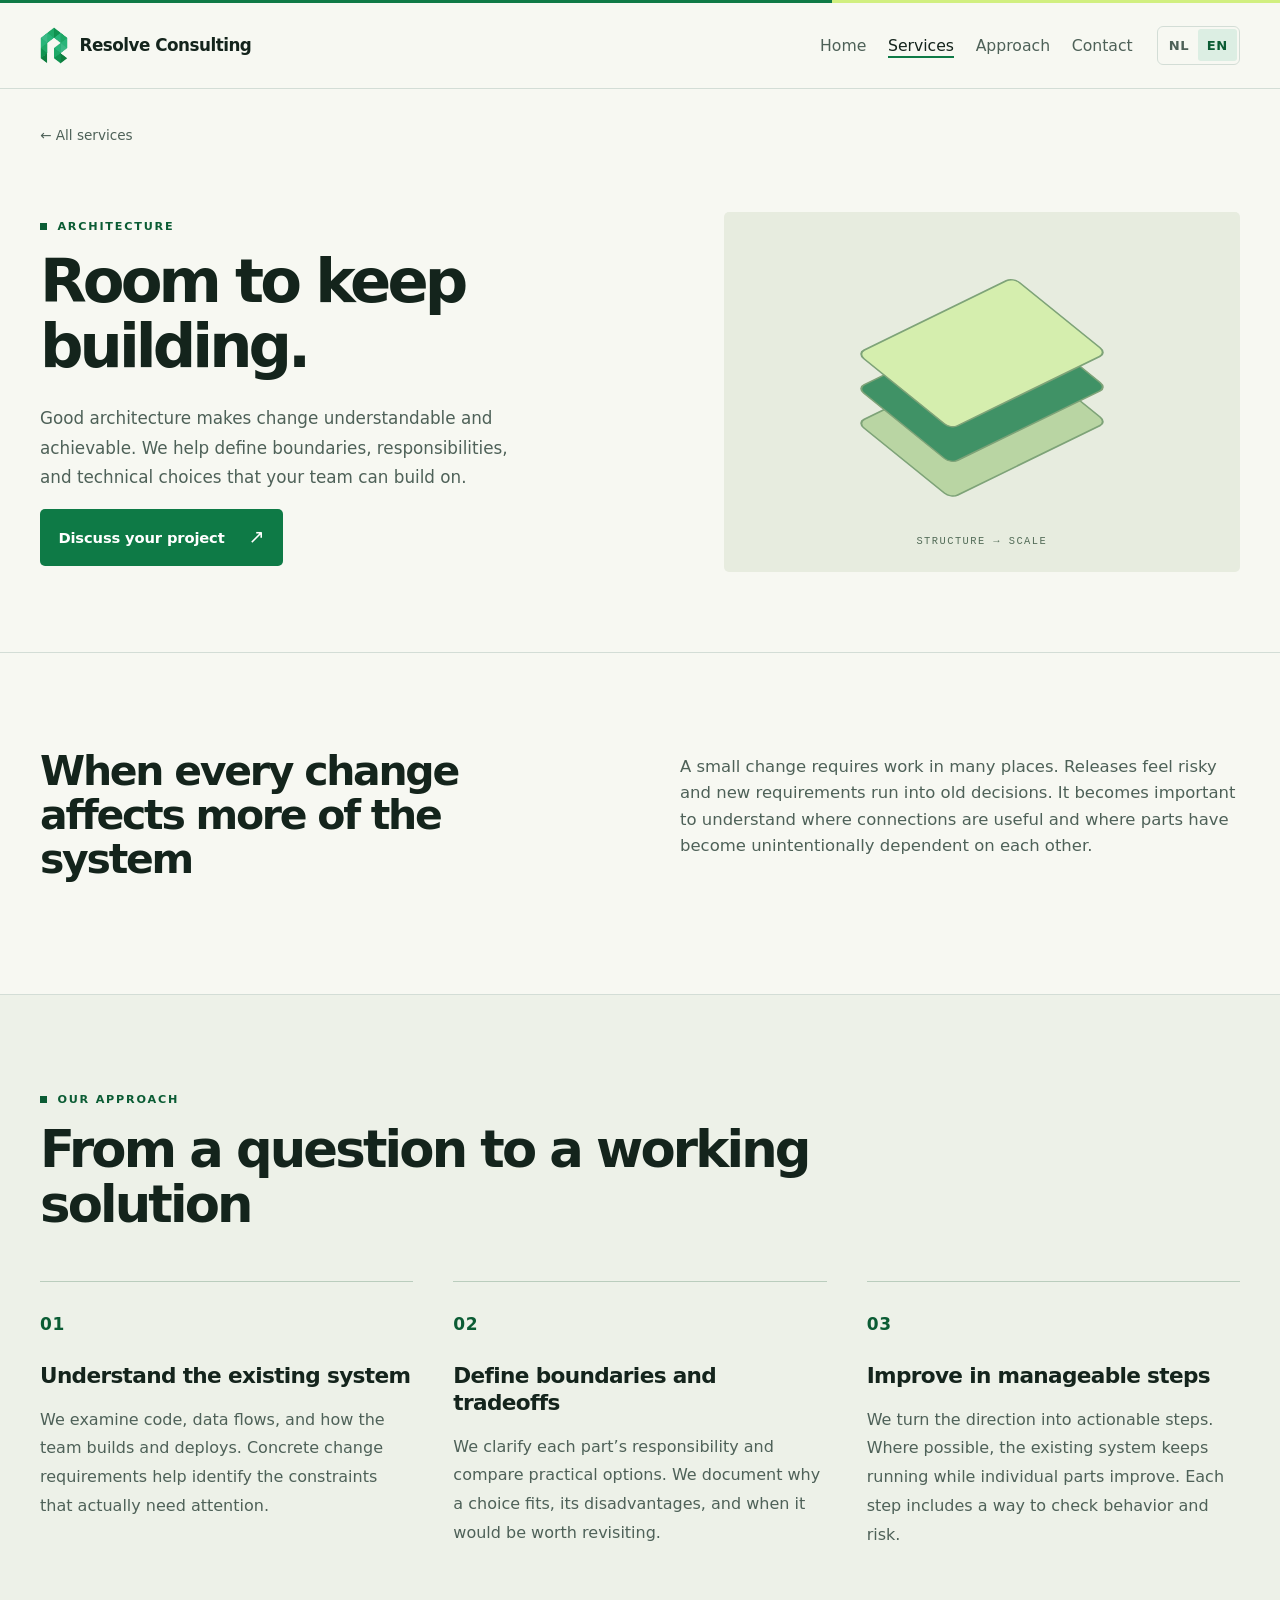
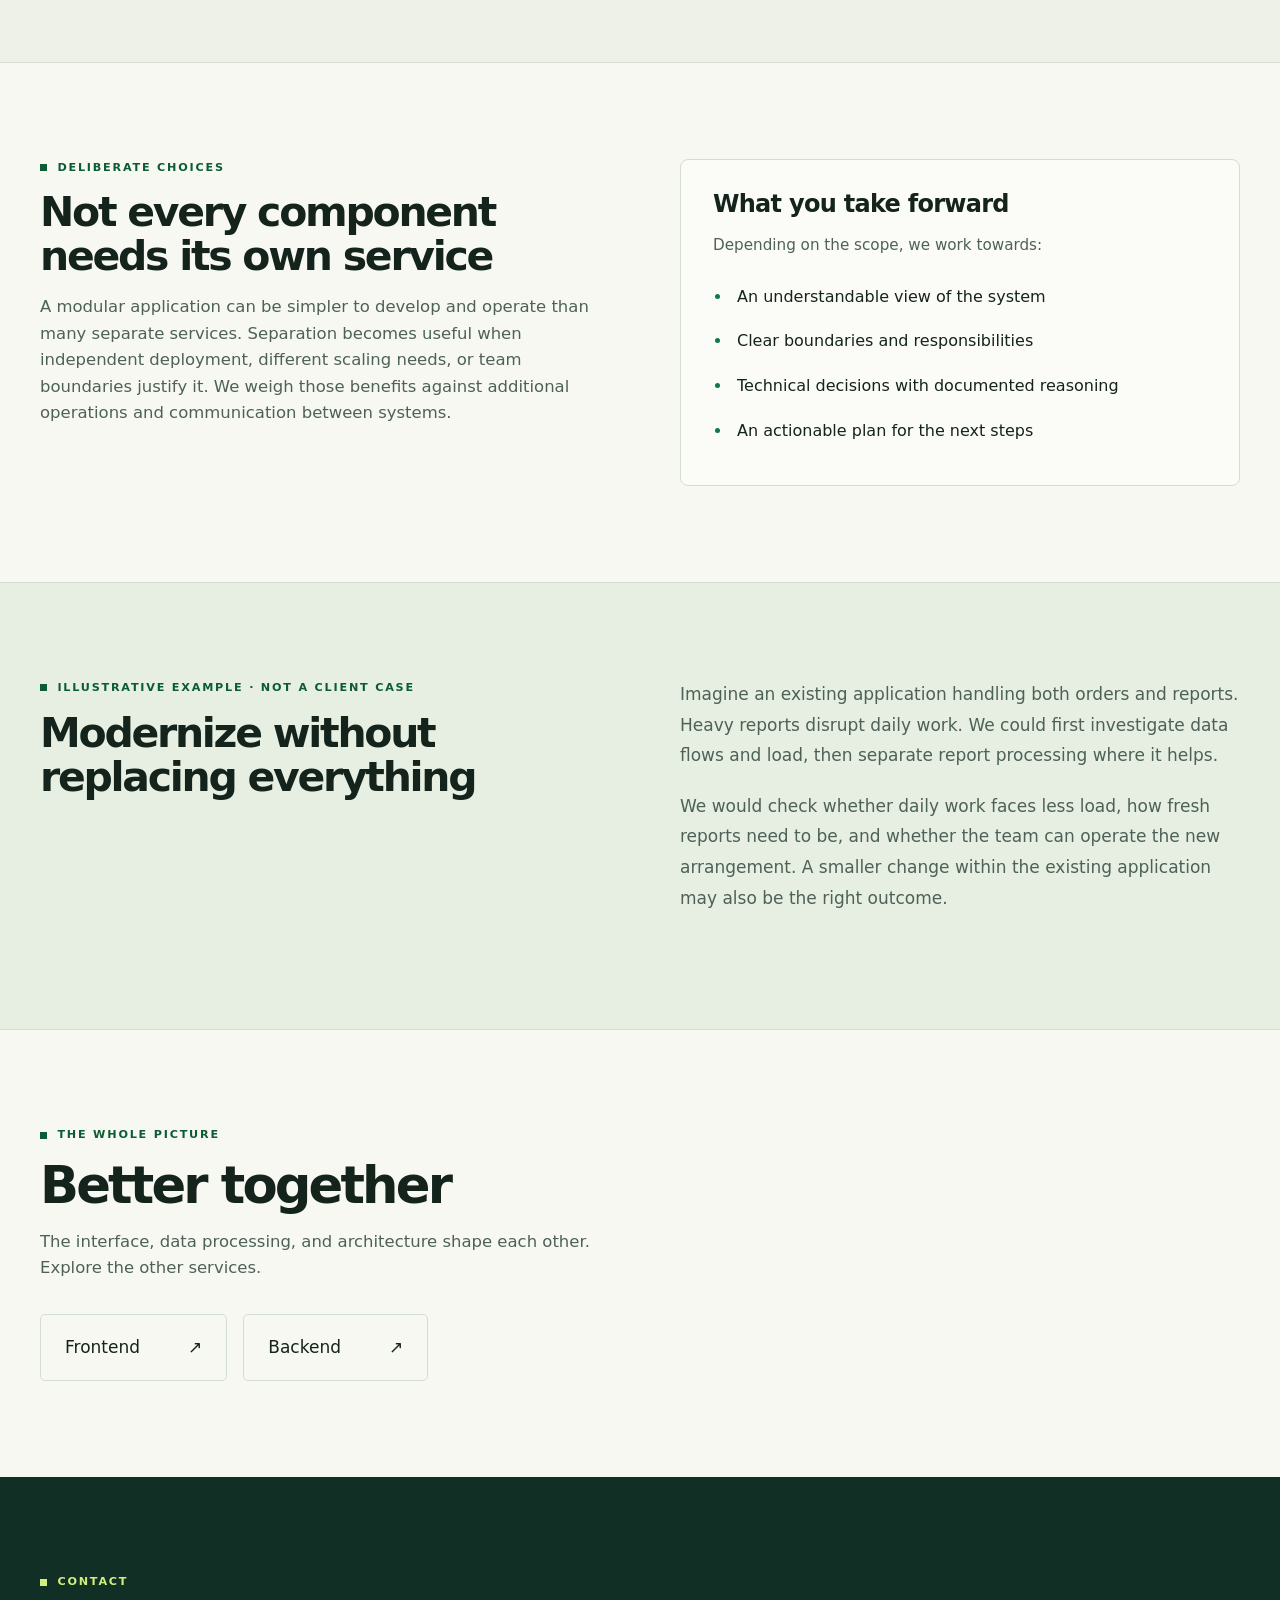
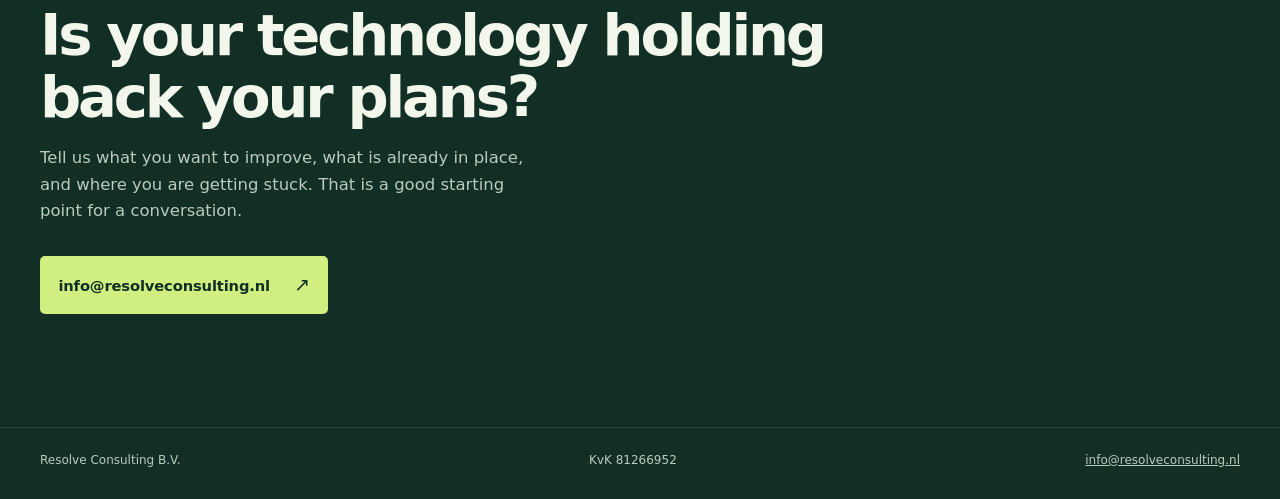
==== architectuur.html @ 016d6d6b "Refresh site design and add bilingual service pages" ====
<!DOCTYPE html>
<html lang="nl" data-page="service" data-desc-nl="Goede architectuur maakt veranderingen begrijpelijk en uitvoerbaar. We helpen grenzen, verantwoordelijkheden en technische keuzes zo neer te zetten dat je team ermee verder kan." data-desc-en="Good architecture makes change understandable and achievable. We help define boundaries, responsibilities, and technical choices that your team can build on." data-title-nl="Architectuur | Resolve Consulting" data-title-en="Architecture | Resolve Consulting">
  <head>
    <meta charset="utf-8" />
    <meta name="viewport" content="width=device-width, initial-scale=1" />
    <title>Architectuur | Resolve Consulting</title>
    <meta
      name="description"
      content="Goede architectuur maakt veranderingen begrijpelijk en uitvoerbaar. We helpen grenzen, verantwoordelijkheden en technische keuzes zo neer te zetten dat je team ermee verder kan."
    />
    <meta name="theme-color" content="#f7f8f2" />
    <link rel="canonical" href="https://resolveconsulting.nl/architectuur.html" />
    <link rel="icon" href="assets/favicon.ico" sizes="any" />
    <link rel="icon" type="image/png" sizes="32x32" href="assets/favicon-32x32.png" />
    <link rel="icon" type="image/png" sizes="16x16" href="assets/favicon-16x16.png" />
    <link rel="stylesheet" href="styles.css" />
    <style>
      html[lang="en"] .t-nl { display: none !important; }
      html:not([lang="en"]) .t-en { display: none !important; }
    </style>
    <script src="language.js?v=1"></script>
  </head>
  <body>
    <a class="skip" href="#top">
      <span class="t-nl">Naar de inhoud</span>
      <span class="t-en">Skip to content</span>
    </a>
    <div class="topbar" aria-hidden="true"></div>
    <header class="site-header">
      <div class="wrap bar">
        <a class="brand" href="index.html">
          <img src="assets/mark.png" width="216" height="287" alt="" />
          Resolve Consulting
        </a>
        <nav aria-label="Resolve Consulting">
          <a href="index.html">Home</a>
          <a href="index.html#diensten" aria-current="true">
            <span class="t-nl">Diensten</span>
            <span class="t-en">Services</span>
          </a>
          <a href="index.html#aanpak">
            <span class="t-nl">Aanpak</span>
            <span class="t-en">Approach</span>
          </a>
          <a href="#contact">Contact</a>
        </nav>
        <div class="lang" role="group">
          <span class="sr-only t-nl">Taal</span>
          <span class="sr-only t-en">Language</span>
          <button type="button" data-set-lang="nl">NL</button>
          <button type="button" data-set-lang="en">EN</button>
        </div>
      </div>
    </header>

    <main>
<section id="top" class="detail-hero"><div class="wrap"><a class="back-link" href="index.html#diensten">← <span class="t-nl">Alle diensten</span><span class="t-en">All services</span></a><div class="detail-hero-grid"><div><p class="kicker"><span class="t-nl">Architectuur</span><span class="t-en">Architecture</span></p><h1><span class="t-nl">Ruimte om verder te bouwen.</span><span class="t-en">Room to keep building.</span></h1><p class="lead"><span class="t-nl">Goede architectuur maakt veranderingen begrijpelijk en uitvoerbaar. We helpen grenzen, verantwoordelijkheden en technische keuzes zo neer te zetten dat je team ermee verder kan.</span><span class="t-en">Good architecture makes change understandable and achievable. We help define boundaries, responsibilities, and technical choices that your team can build on.</span></p><a class="button" href="#contact"><span class="t-nl">Bespreek je vraag</span><span class="t-en">Discuss your project</span></a></div><div class="service-visual architecture-visual" aria-hidden="true"><div class="mini-layers"><i></i><i></i><i></i></div><span class="visual-tag"><span class="t-nl">STRUCTUUR → GROEI</span><span class="t-en">STRUCTURE → SCALE</span></span></div></div></div></section>
<section class="section detail-context"><div class="wrap detail-split"><h2><span class="t-nl">Wanneer elke wijziging steeds meer raakt</span><span class="t-en">When every change affects more of the system</span></h2><p class="intro"><span class="t-nl">Een kleine aanpassing vraagt werk op veel plekken. Releases voelen riskant en nieuwe wensen lopen vast op oude keuzes. Dan is het belangrijk te begrijpen waar de samenhang nodig is en waar onderdelen onbedoeld van elkaar afhankelijk zijn.</span><span class="t-en">A small change requires work in many places. Releases feel risky and new requirements run into old decisions. It becomes important to understand where connections are useful and where parts have become unintentionally dependent on each other.</span></p></div></section>
<section class="section detail-process"><div class="wrap"><p class="kicker"><span class="t-nl">Onze aanpak</span><span class="t-en">Our approach</span></p><h2><span class="t-nl">Van vraag naar werkende oplossing</span><span class="t-en">From a question to a working solution</span></h2><div class="detail-steps"><article><p class="num">01</p><h3><span class="t-nl">Het bestaande systeem begrijpen</span><span class="t-en">Understand the existing system</span></h3><p><span class="t-nl">We bekijken code, gegevensstromen en de manier waarop het team bouwt en uitrolt. Met concrete veranderwensen bepalen we welke knelpunten werkelijk aandacht verdienen.</span><span class="t-en">We examine code, data flows, and how the team builds and deploys. Concrete change requirements help identify the constraints that actually need attention.</span></p></article><article><p class="num">02</p><h3><span class="t-nl">Grenzen en afwegingen vastleggen</span><span class="t-en">Define boundaries and tradeoffs</span></h3><p><span class="t-nl">We maken duidelijk welk onderdeel waarvoor verantwoordelijk is en vergelijken haalbare opties. We leggen ook vast waarom een keuze past, welke nadelen erbij horen en wanneer heroverwegen zinvol is.</span><span class="t-en">We clarify each part’s responsibility and compare practical options. We document why a choice fits, its disadvantages, and when it would be worth revisiting.</span></p></article><article><p class="num">03</p><h3><span class="t-nl">Stapsgewijs verbeteren</span><span class="t-en">Improve in manageable steps</span></h3><p><span class="t-nl">We vertalen de richting naar uitvoerbare stappen. Waar mogelijk blijft het bestaande systeem werken terwijl onderdelen worden verbeterd. Elke stap krijgt een manier om werking en risico’s te controleren.</span><span class="t-en">We turn the direction into actionable steps. Where possible, the existing system keeps running while individual parts improve. Each step includes a way to check behavior and risk.</span></p></article></div></div></section>
<section class="section"><div class="wrap detail-split"><div><p class="kicker"><span class="t-nl">Bewuste keuzes</span><span class="t-en">Deliberate choices</span></p><h2><span class="t-nl">Niet elk onderdeel hoeft een aparte dienst te worden</span><span class="t-en">Not every component needs its own service</span></h2><p class="intro"><span class="t-nl">Een modulair opgebouwde applicatie kan eenvoudiger te ontwikkelen en te beheren zijn dan veel losse diensten. Loskoppelen wordt interessant als zelfstandige uitrol, verschillende schaalbehoeften of teamgrenzen dat rechtvaardigen. We wegen die voordelen af tegen extra beheer en communicatie tussen systemen.</span><span class="t-en">A modular application can be simpler to develop and operate than many separate services. Separation becomes useful when independent deployment, different scaling needs, or team boundaries justify it. We weigh those benefits against additional operations and communication between systems.</span></p></div><div class="deliverables"><h3><span class="t-nl">Wat je eraan overhoudt</span><span class="t-en">What you take forward</span></h3><p><span class="t-nl">Afhankelijk van de opdracht werken we toe naar:</span><span class="t-en">Depending on the scope, we work towards:</span></p><ul><li><span class="t-nl">Een begrijpelijk overzicht van het systeem</span><span class="t-en">An understandable view of the system</span></li><li><span class="t-nl">Duidelijke grenzen en verantwoordelijkheden</span><span class="t-en">Clear boundaries and responsibilities</span></li><li><span class="t-nl">Onderbouwde technische beslissingen</span><span class="t-en">Technical decisions with documented reasoning</span></li><li><span class="t-nl">Een uitvoerbaar plan voor de volgende stappen</span><span class="t-en">An actionable plan for the next steps</span></li></ul></div></div></section>
<section class="section example-section"><div class="wrap detail-split"><div><p class="kicker"><span class="t-nl">Ter illustratie · geen klantcase</span><span class="t-en">Illustrative example · not a client case</span></p><h2><span class="t-nl">Vernieuwen zonder alles te vervangen</span><span class="t-en">Modernize without replacing everything</span></h2></div><div><p><span class="t-nl">Stel: een bestaande applicatie verwerkt zowel bestellingen als rapportages. Zware rapportages verstoren het dagelijkse werk. We kunnen eerst de gegevensstromen en belasting onderzoeken en daarna de rapportageverwerking gericht losmaken.</span><span class="t-en">Imagine an existing application handling both orders and reports. Heavy reports disrupt daily work. We could first investigate data flows and load, then separate report processing where it helps.</span></p><p><span class="t-nl">We toetsen of het dagelijkse werk minder wordt belast, hoe actueel rapportages moeten zijn en of het team de nieuwe opzet goed kan beheren. De uitkomst kan ook een kleinere aanpassing binnen de bestaande applicatie zijn.</span><span class="t-en">We would check whether daily work faces less load, how fresh reports need to be, and whether the team can operate the new arrangement. A smaller change within the existing application may also be the right outcome.</span></p></div></div></section>
<section class="section related-services"><div class="wrap"><p class="kicker"><span class="t-nl">Het geheel</span><span class="t-en">The whole picture</span></p><h2><span class="t-nl">Sterker in samenhang</span><span class="t-en">Better together</span></h2><p class="intro"><span class="t-nl">De interface, gegevensverwerking en architectuur beïnvloeden elkaar. Bekijk ook de andere diensten.</span><span class="t-en">The interface, data processing, and architecture shape each other. Explore the other services.</span></p><div class="related-links"><a href="frontend.html"><span class="t-nl">Frontend</span><span class="t-en">Frontend</span> <span aria-hidden="true">↗</span></a><a href="backend.html"><span class="t-nl">Backend</span><span class="t-en">Backend</span> <span aria-hidden="true">↗</span></a></div></div></section>
<section id="contact" class="band"><div class="wrap"><p class="kicker">Contact</p><h2><span class="t-nl">Loopt de techniek je plannen in de weg?</span><span class="t-en">Is your technology holding back your plans?</span></h2><p class="intro"><span class="t-nl">Vertel wat je wilt verbeteren, wat er al staat en waar je tegenaan loopt. Dat is een goed begin voor een inhoudelijk gesprek.</span><span class="t-en">Tell us what you want to improve, what is already in place, and where you are getting stuck. That is a good starting point for a conversation.</span></p><p class="contact-action"><a class="button" href="mailto:info@resolveconsulting.nl">info@resolveconsulting.nl</a></p></div></section>
</main>
    <footer class="site-footer">
      <div class="wrap footer-line">
        <p>Resolve Consulting B.V.</p>
        <p>KvK 81266952</p>
        <p><a href="mailto:info@resolveconsulting.nl">info@resolveconsulting.nl</a></p>
      </div>
    </footer>
    <script src="site.js?v=3"></script>
  </body>
</html>
---- styles.css ----
:root {
  --bg: #f7f8f2;
  --band: #e6efe8;
  --ink: #14241c;
  --muted: #4e6158;
  --line: #d3ddd6;
  --green: #0e7a46;
  --green-deep: #0b5c34;
  --green-soft: #dceee3;
  --max: 78rem;
  --gutter: clamp(1.25rem, 4vw, 2.5rem);
  color-scheme: light;
}

* {
  box-sizing: border-box;
}

html {
  scroll-behavior: smooth;
}

body {
  margin: 0;
  background: var(--bg);
  color: var(--ink);
  font-family: "Segoe UI", ui-sans-serif, system-ui, -apple-system, "Helvetica Neue", Arial, sans-serif;
  font-size: 1.0625rem;
  line-height: 1.6;
}

img {
  max-width: 100%;
}

a {
  color: inherit;
}

:focus-visible {
  outline: 2px solid var(--green-deep);
  outline-offset: 3px;
}

::selection {
  background: #cfe8d8;
}

.skip {
  position: absolute;
  left: 1rem;
  top: 0;
  transform: translateY(-120%);
  background: #fff;
  color: var(--ink);
  padding: 0.6rem 0.8rem;
  z-index: 20;
}

.skip:focus {
  transform: none;
}

.sr-only {
  position: absolute;
  width: 1px;
  height: 1px;
  padding: 0;
  margin: -1px;
  overflow: hidden;
  clip: rect(0, 0, 0, 0);
  white-space: nowrap;
  border: 0;
}

.topbar {
  height: 3px;
  background: var(--green);
}

.wrap {
  width: min(var(--max), calc(100% - var(--gutter) * 2));
  margin-inline: auto;
}

.site-header {
  position: sticky;
  top: 0;
  z-index: 10;
  background: var(--bg);
  border-bottom: 1px solid var(--line);
}

.bar {
  display: flex;
  align-items: center;
  min-height: 4.25rem;
  gap: 1rem 1.5rem;
}

.brand {
  display: inline-flex;
  align-items: center;
  gap: 0.7rem;
  text-decoration: none;
  font-weight: 650;
  letter-spacing: -0.03em;
  font-size: 1.05rem;
}

.brand img {
  height: 2.35rem;
  width: auto;
  display: block;
}

nav {
  display: flex;
  align-items: center;
  gap: 1.35rem;
  margin-left: auto;
}

nav a {
  text-decoration: none;
  color: var(--muted);
  font-size: 0.98rem;
}

nav a:hover,
nav a[aria-current="true"] {
  color: var(--ink);
}

nav a[aria-current="true"] {
  box-shadow: inset 0 -2px 0 var(--green);
}

.lang {
  display: inline-flex;
  padding: 0.15rem;
  border: 1px solid var(--line);
  background: #fff;
}

.lang button {
  appearance: none;
  border: 0;
  background: transparent;
  color: var(--muted);
  font: inherit;
  font-size: 0.82rem;
  font-weight: 650;
  letter-spacing: 0.04em;
  padding: 0.35rem 0.55rem;
  cursor: pointer;
}

.lang button[aria-pressed="true"] {
  background: var(--green-soft);
  color: var(--green-deep);
}

.hero {
  padding: clamp(4.5rem, 10vw, 7.5rem) 0 clamp(3.5rem, 7vw, 5.5rem);
}

.kicker {
  margin: 0 0 0.85rem;
  color: var(--green-deep);
  font-size: 0.78rem;
  font-weight: 700;
  letter-spacing: 0.14em;
  text-transform: uppercase;
}

h1,
h2,
h3 {
  font-weight: 600;
  letter-spacing: -0.035em;
  line-height: 1.08;
}

h1 {
  margin: 0;
  max-width: 16ch;
  font-size: clamp(2.7rem, 6.4vw, 4.6rem);
}

h2 {
  margin: 0 0 1rem;
  max-width: 16ch;
  font-size: clamp(2rem, 4vw, 2.8rem);
}

h3 {
  margin: 0 0 0.45rem;
  font-size: 1.35rem;
  letter-spacing: -0.03em;
}

.lead,
.intro {
  max-width: 38rem;
  color: var(--muted);
  font-size: 1.15rem;
}

.lead {
  margin: 1.5rem 0 0;
}

.intro {
  margin: 0;
}

.hero-actions,
.contact-action {
  display: flex;
  flex-wrap: wrap;
  align-items: center;
  gap: 1rem 1.4rem;
  margin-top: 2rem;
}

.button {
  display: inline-flex;
  align-items: center;
  background: var(--green);
  color: #fff;
  text-decoration: none;
  padding: 0.85rem 1.15rem;
  font-weight: 650;
  letter-spacing: -0.01em;
}

.button:hover {
  background: var(--green-deep);
}

.quiet {
  color: var(--ink);
  font-weight: 650;
  text-underline-offset: 0.18em;
}

.stack {
  display: flex;
  flex-wrap: wrap;
  gap: 0.35rem 0;
  margin: 3.25rem 0 0;
  padding: 1.25rem 0 0;
  border-top: 1px solid var(--line);
  list-style: none;
}

.stack li {
  color: var(--muted);
  font-size: 0.98rem;
}

.stack li:not(:last-child)::after {
  content: "·";
  margin: 0 0.8rem;
  color: var(--green);
}

.section {
  padding: clamp(3.5rem, 8vw, 6rem) 0;
}

.section + .section {
  border-top: 1px solid var(--line);
}

.services {
  margin-top: 2.5rem;
}

.service {
  display: grid;
  grid-template-columns: 4.5rem 1fr;
  gap: 0.5rem 1.5rem;
  padding: 2rem 0;
  border-top: 1px solid var(--line);
}

.service p {
  margin: 0;
  max-width: 40rem;
  color: var(--muted);
}

.num {
  margin: 0.35rem 0 0;
  color: var(--green-deep);
  font-weight: 700;
  font-variant-numeric: tabular-nums;
  letter-spacing: 0.04em;
}

.principles {
  display: grid;
  grid-template-columns: 1fr 1fr;
  gap: 2.75rem 3.5rem;
  margin-top: 2.75rem;
}

.pip {
  display: block;
  width: 3.1rem;
  height: auto;
  margin: 0 0 0.9rem;
  fill: none;
  stroke: var(--green-deep);
  stroke-width: 1.5;
  stroke-linejoin: miter;
}

.principles p {
  margin: 0;
  max-width: 36rem;
  color: var(--muted);
}

.band {
  background: var(--band);
  padding: clamp(3.5rem, 8vw, 6rem) 0;
}

.contact-grid {
  display: grid;
  grid-template-columns: minmax(0, 1.3fr) minmax(16rem, 0.7fr);
  gap: 3rem 4rem;
  align-items: start;
}

.legal {
  padding-top: 0.2rem;
}

.kvk {
  margin: 1.25rem 0 0;
  font-weight: 700;
}

.site-footer {
  border-top: 1px solid var(--line);
  padding: 1.4rem 0 1.8rem;
}

.footer-line {
  display: flex;
  flex-wrap: wrap;
  gap: 0.4rem 1.25rem;
}

.footer-line p {
  margin: 0;
  color: var(--muted);
  font-size: 0.95rem;
}

.footer-line a {
  color: var(--ink);
}

@media (max-width: 840px) {
  .bar {
    flex-wrap: wrap;
    padding-block: 0.85rem 0.35rem;
  }

  nav {
    order: 3;
    flex-basis: 100%;
    margin-left: 0;
    padding-bottom: 0.75rem;
    gap: 1rem 1.15rem;
  }

  .lang {
    margin-left: auto;
  }

  h1 {
    max-width: 18ch;
  }
}

@media (max-width: 700px) {
  .principles,
  .contact-grid,
  .service {
    grid-template-columns: 1fr;
  }

  .service {
    gap: 0.25rem;
  }
}

@media (prefers-reduced-motion: reduce) {
  html {
    scroll-behavior: auto;
  }

}

/* Resolve's geometric identity, from interface to architecture. */
:root { --lime: #d1ef80; --forest: #122f25; }
section[id] { scroll-margin-top: 7rem; }
.topbar { background: linear-gradient(90deg, var(--green) 65%, var(--lime) 65%); }
.site-header { background: rgba(247,248,242,.94); backdrop-filter: blur(16px); }
.bar { min-height: 5.3rem; }
.brand { font-weight: 700; }
nav a { transition: color .2s; }
.lang { border-radius: 6px; background: transparent; }
.lang button { border-radius: 3px; }
.hero { overflow: hidden; padding: clamp(4rem,7vw,7rem) 0 0; }
.hero > .wrap { position: relative; display: grid; grid-template-columns: 1.2fr 1fr; column-gap: 3rem; }
.hero .kicker, .hero h1, .hero .lead, .hero-actions { grid-column: 1; }
.kicker { display: flex; align-items: center; gap: .65rem; font-size: .7rem; letter-spacing: .16em; }
.kicker::before { content: ''; width: 7px; height: 7px; background: currentColor; flex: 0 0 7px; }
h1 { max-width: 15ch; font-size: clamp(2.8rem,4.75vw,4.6rem); line-height: 1.06; letter-spacing: -.065em; font-weight: 650; }
h1 em { font-family: Georgia, 'Times New Roman', serif; font-weight: 400; color: var(--green); letter-spacing: -.055em; }
.lead { font-size: 1.05rem; max-width: 31rem; line-height: 1.75; margin-top: 1.65rem; }
.hero-actions { gap: 1.15rem; margin-top: 1.8rem; }
.button { border-radius: 5px; gap: 1.5rem; font-size: .92rem; transition: background .2s, transform .2s, box-shadow .2s; }
.button::after { content: '↗'; font-size: 1.2rem; font-weight: 400; }
.button:hover { transform: translateY(-2px); box-shadow: 0 6px 18px #123a2518; }
.quiet { font-size: .88rem; font-weight: 500; text-decoration: none; }
.quiet:hover { text-decoration: underline; text-underline-offset: 5px; }
.quiet > span:last-child { margin-left: .4rem; }
.stack { grid-column: 1 / -1; align-items: center; justify-content: space-between; margin-top: 4.5rem; padding: 1.4rem 0; border-bottom: 1px solid var(--line); }
.stack li { font-weight: 600; font-size: .9rem; }
.stack li:first-child { font-size: .72rem; font-weight: 400; text-transform: uppercase; letter-spacing: .12em; }
.stack li:not(:last-child)::after { content: none; }
.system-art { grid-column: 2; grid-row: 1 / 5; position: relative; align-self: center; height: 475px; min-width: 0; background: radial-gradient(ellipse at center, #d6e7cf 0%, #edf1e6 52%, transparent 73%); isolation: isolate; }
.art-grid { position: absolute; inset: 0; background-image: linear-gradient(#14372809 1px, transparent 1px), linear-gradient(90deg,#14372809 1px,transparent 1px); background-size: 32px 32px; mask-image: radial-gradient(ellipse,black 25%,transparent 72%); }
.art-caption, .art-footnote { position: absolute; left: 7%; right: 3%; display: flex; align-items: center; gap: .5rem; font-family: 'Consolas', monospace; font-size: .6rem; letter-spacing: .09em; color: var(--muted); }
.art-caption { top: 14px; }
.status-dot { width: 6px; height: 6px; border-radius: 50%; background: var(--green); box-shadow: 0 0 0 4px #0e7a4610; }
.art-footnote { bottom: 0; font-family: inherit; font-size: .8rem; letter-spacing: 0; }
.art-orbit { position: absolute; border: 1px solid #0e7a4617; border-radius: 50%; width: 360px; height: 360px; left: 10%; top: 55px; }
.orbit-two { width: 280px; height: 280px; top: 95px; left: 18%; }
.system-layer { position: absolute; width: 77%; border-radius: 9px; transform: rotate(-9deg) skewY(3deg); box-shadow: 0 18px 35px #173b2520; animation: assemble .95s cubic-bezier(.2,.7,.2,1) both; }
.layer-label { display: flex; justify-content: space-between; align-items: center; padding: 13px 17px; font-family: 'Consolas', monospace; font-size: .6rem; letter-spacing: .09em; border-bottom: 1px solid #ffffff24; }
.architecture-layer { top: 221px; left: 20%; height: 187px; background: var(--forest); color: #d1ef80; animation-delay: .1s; }
.architecture-nodes { display: flex; align-items: center; position: absolute; bottom: 22px; left: 25px; right: 25px; }
.architecture-nodes i { width: 35px; height: 30px; border: 1px solid #d1ef8070; border-radius: 4px; background: #d1ef8010; }
.architecture-nodes b { height: 1px; background: #d1ef8060; flex: 1; }
.backend-layer { top: 148px; left: 12%; height: 185px; background: #21835c; color: #f4ffeb; animation-delay: .25s; }
.data-lines { position: absolute; bottom: 21px; left: 22px; width: 48%; display: grid; gap: 7px; }
.data-lines i { height: 4px; border-radius: 2px; background: #c4efaf70; }
.data-lines i:nth-child(2) { width: 70%; }
.data-lines i:nth-child(3) { width: 85%; }
.data-flow { position: absolute; right: 24px; bottom: 24px; display: flex; gap: 7px; }
.data-flow span { width: 7px; height: 7px; background: var(--lime); border-radius: 50%; }
.interface-layer { top: 62px; left: 3%; height: 205px; background: #fcfdf7; border: 1px solid #cfdcc9; animation-delay: .4s; }
.interface-layer .layer-label { border-color: #e0e7db; color: #486454; }
.window-dots { letter-spacing: 3px; color: #86a68d; }
.mock-interface { display: flex; gap: 17px; padding: 17px; }
.mock-sidebar { width: 40px; padding-top: 3px; display: grid; align-content: start; gap: 12px; border-right: 1px solid #e0e7db; }
.mock-sidebar i { width: 23px; height: 4px; background: #d4e0cc; border-radius: 2px; }
.mock-sidebar i:first-child { background: var(--green); }
.mock-main { flex: 1; }
.mock-heading { width: 60%; height: 7px; background: #254a36; border-radius: 2px; }
.mock-subheading { width: 40%; height: 4px; background: #c8d6c1; margin-top: 7px; }
.mock-chart { display: flex; align-items: end; gap: 8px; height: 69px; margin-top: 7px; padding: 0 5px; border-bottom: 1px solid #d7e2ce; }
.mock-chart i { flex: 1; background: #94ba85; height: 33%; border-radius: 3px 3px 0 0; }
.mock-chart i:nth-child(2n) { height: 49%; background: #d1ef80; }
.mock-chart i:nth-child(3n) { height: 60%; }
.mock-chart i:nth-child(5) { height: 72%; }
.mock-chart i:nth-child(6) { height: 85%; }
.mock-chart i:nth-child(7) { height: 100%; background: var(--green); }
.mock-bottom { display: flex; gap: 10px; margin-top: 11px; }
.mock-bottom i { width: 33%; height: 5px; border-radius: 2px; background: #dce5d5; }
@keyframes assemble { from { opacity: 0; transform: translateY(28px) rotate(-3deg); } to { opacity: 1; transform: rotate(-9deg) skewY(3deg); } }
.section { padding: clamp(4rem,7.5vw,7rem) 0; }
h2 { font-size: clamp(2.2rem,4vw,3.6rem); letter-spacing: -.055em; max-width: 22ch; }
.intro { font-size: 1.03rem; max-width: 35rem; }
.services { display: grid; grid-template-columns: repeat(3,minmax(0,1fr)); gap: 1.2rem; margin-top: 3rem; }
.service { position: relative; display: flex; flex-direction: column; gap: 1.5rem; padding: 1rem 1rem 1.8rem; border: 1px solid var(--line); border-radius: 9px; background: #fff9; transition: border-color .25s, transform .25s; }
.service:hover { border-color: #8ca990; transform: translateY(-4px); }
.service .num { position: absolute; z-index: 1; top: 1.8rem; left: 1.9rem; font: .65rem 'Consolas',monospace; color: #587060; }
.service > div:not(.service-visual) { padding: 0 .65rem; }
.service h3 { font-size: 1.5rem; margin-bottom: .85rem; }
.service p { font-size: .95rem; line-height: 1.75; }
.service-visual { height: 205px; background: #eaf0e2; position: relative; display: grid; place-items: center; border-radius: 5px; overflow: hidden; }
.visual-tag { position: absolute; bottom: 13px; left: 0; right: 0; text-align: center; font: .55rem 'Consolas', monospace; letter-spacing: .14em; color: #536c58; }
.mini-window { width: 65%; height: 112px; border: 1px solid #c1d1b8; border-radius: 5px; background: #fbfdf6; box-shadow: 0 10px 20px #214d3010; transform: rotate(-5deg); }
.mini-top { height: 23px; padding-left: 10px; line-height: 17px; color: #91ac86; letter-spacing: 2px; border-bottom: 1px solid #e1e8da; }
.mini-layout { display: flex; gap: 10px; padding: 12px; }
.mini-layout > i { width: 30%; height: 58px; border-radius: 3px; background: #dfebd3; }
.mini-layout > div { flex: 1; }
.mini-layout b { display: block; width: 90%; height: 5px; margin: 4px 0 9px; background: #adc2a2; }
.mini-layout b:nth-child(2) { width: 65%; }
.mini-layout span { display: block; width: 40%; height: 16px; margin-top: 14px; border-radius: 3px; background: var(--green); }
.backend-visual { background: #e2eee7; }
.api-flow { display: flex; align-items: center; width: 83%; }
.api-flow > span { padding: 6px 9px; background: #fafff5; border: 1px solid #c5d7c9; border-radius: 4px; font: .65rem 'Consolas',monospace; color: #287047; }
.api-flow i { flex: 1; height: 1px; background: #87b596; }
.api-flow strong { padding: 13px; background: var(--green); color: #deefbe; border-radius: 9px; font: 1.4rem 'Consolas',monospace; }
.architecture-visual { background: #e7ecdf; }
.mini-layers { width: 130px; height: 120px; position: relative; }
.mini-layers i { position: absolute; width: 106px; height: 67px; left: 12px; background: #b9d5a3; border: 1px solid #7ea378; border-radius: 5px; transform: rotate(-26deg) skewX(25deg); top: 45px; }
.mini-layers i:nth-child(2) { top: 24px; background: #409266; }
.mini-layers i:nth-child(3) { top: 3px; background: #d5eeae; }
#aanpak { background: #edf1e8; border-top: 0; }
#aanpak > .wrap { display: grid; grid-template-columns: .9fr 1.1fr; column-gap: 5rem; }
#aanpak .kicker, #aanpak h2, #aanpak .intro { grid-column: 1; }
#aanpak .intro { align-self: start; }
.principles { grid-column: 2; grid-row: 1 / 5; margin-top: 0; gap: 2.5rem 2rem; }
.principles h3 { font-size: 1.15rem; }
.principles p { font-size: .92rem; line-height: 1.75; }
.pip { height: 34px; width: 44px; margin-bottom: 1.2rem; }
.band { background: var(--forest); color: #f3f7eb; position: relative; overflow: hidden; padding: 6rem 0; }
.band .kicker { color: var(--lime); }
.band h2 { font-size: clamp(2.5rem,4.5vw,4.4rem); max-width: 20ch; }
.band .intro { color: #b9cbbd; max-width: 31rem; }
.band .button { color: var(--forest); background: var(--lime); }
.band .button:hover { background: #e1ffa3; }
.band :focus-visible { outline-color: var(--lime); }
.contact-grid { grid-template-columns: 1.7fr .7fr; align-items: center; gap: 3rem; }
.legal { justify-self: end; }
.contact-mark { display: block; height: 145px; width: auto; margin-bottom: 2.5rem; opacity: .85; }
.legal .kicker { font-size: .65rem; }
.legal .kicker::before { content: none; }
.kvk { color: #b9cbbd; font-size: .8rem; font-weight: 400; margin-top: .75rem; }
.site-footer { background: var(--forest); border-color: #ffffff1c; }
.footer-line { justify-content: space-between; }
.footer-line p, .footer-line a { color: #b9cbbd; font-size: .75rem; }
@media (min-width: 1000px) { #aanpak h2 { max-width: 12ch; } }
@media (max-width: 1050px) {
  .hero > .wrap { column-gap: 1.5rem; }
  .system-art { height: 430px; }
  .system-layer { width: 85%; }
  .architecture-layer { left: 15%; }
  .backend-layer { left: 8%; }
  .interface-layer { left: 0; }
  #aanpak > .wrap { column-gap: 2.5rem; }
}
@media (max-width: 840px) {
  .bar { min-height: 4.25rem; }
  .hero > .wrap { grid-template-columns: 1fr; }
  h1 { max-width: 19ch; font-size: clamp(3rem,7.5vw,4.5rem); }
  .hero .lead { max-width: 35rem; }
  .system-art { grid-column: 1; grid-row: auto; width: min(100%,470px); height: 460px; justify-self: center; margin-top: 2.5rem; }
  .stack { margin-top: 2.5rem; gap: 1rem 1.5rem; justify-content: flex-start; }
  .stack li:first-child { flex-basis: 100%; }
  .services { gap: .8rem; }
  .service { padding: .65rem .65rem 1.4rem; }
  .service-visual { height: 175px; }
  .service .num { left: 1.1rem; top: 1.2rem; }
  .api-flow { width: 92%; }
  .api-flow strong { padding: 8px; }
  .api-flow > span { padding: 5px; }
  #aanpak > .wrap { display: block; }
  .principles { margin-top: 3rem; }
}
@media (max-width: 600px) {
  .brand { font-size: .95rem; gap: .5rem; }
  .brand img { height: 2rem; }
  .bar { gap: .7rem; }
  nav { justify-content: space-between; gap: .5rem; }
  nav a { font-size: .85rem; }
  .hero { padding-top: 3rem; }
  h1 { font-size: clamp(2.65rem,10.5vw,3.7rem); }
  .hero-actions { align-items: flex-start; flex-direction: column; }
  .system-art { width: 88%; height: 450px; }
  .art-orbit { width: 290px; height: 290px; left: 0; top: 85px; }
  .orbit-two { width: 230px; height: 230px; left: 30px; top: 115px; }
  .layer-label { font-size: .52rem; }
  .services { grid-template-columns: 1fr; gap: 1.2rem; }
  .service { padding: 1rem 1rem 1.8rem; }
  .service-visual { height: 210px; }
  .service .num { top: 1.8rem; left: 1.8rem; }
  .api-flow { width: 80%; }
  .api-flow strong { padding: 15px; }
  .principles { grid-template-columns: 1fr; gap: 2.2rem; }
  .principles article { padding-top: 1.5rem; border-top: 1px solid var(--line); }
  .contact-grid { grid-template-columns: 1fr; }
  .legal { justify-self: start; margin-top: 1rem; }
  .contact-mark { height: 70px; margin-bottom: 1.5rem; }
  .band { padding: 4rem 0; }
  .band .button { font-size: .83rem; gap: .7rem; }
  .footer-line { flex-direction: column; }
}
.arrived { animation: arrive .65s ease-out both; }
@keyframes arrive { from { opacity: .65; translate: 0 16px; } to { opacity: 1; translate: 0 0; } }
@media (prefers-reduced-motion: reduce) {
  *, *::before, *::after { animation: none !important; transition: none !important; scroll-behavior: auto !important; }
}

/* Shared layouts for the three service pages. */
.service-link {
  margin: auto .65rem 0;
  padding-top: .5rem;
  color: var(--green-deep);
  font-size: .9rem;
  font-weight: 600;
  text-decoration: none;
}
.service-link::after {
  content: "";
  position: absolute;
  inset: 0;
  z-index: 2;
  border-radius: 9px;
}
.service-link:focus-visible { outline: none; }
.service-link:focus-visible::after {
  outline: 2px solid var(--green-deep);
  outline-offset: 3px;
}
.service-link:hover, .back-link:hover {
  text-decoration: underline;
  text-underline-offset: .25em;
}
.service-link > span:last-child { margin-left: .5rem; }
.detail-hero { padding: 2rem 0 5rem; }
.back-link { color: var(--muted); font-size: .85rem; text-decoration: none; }
.detail-hero-grid {
  display: grid;
  grid-template-columns: 1.2fr 1fr;
  align-items: center;
  gap: 4rem;
  margin-top: 4rem;
}
.detail-hero h1 { max-width: 16ch; }
.detail-hero .button { margin-top: 1rem; }
.detail-hero .service-visual { height: 360px; }
.detail-hero .mini-window { height: 180px; }
.detail-hero .mini-top { height: 35px; line-height: 28px; }
.detail-hero .mini-layout { padding: 22px; gap: 20px; }
.detail-hero .mini-layout > i { height: 90px; }
.detail-hero .mini-layout b { height: 8px; margin-bottom: 15px; }
.detail-hero .mini-layout span { height: 25px; }
.detail-hero .api-flow strong { font-size: 2rem; padding: 25px; }
.detail-hero .api-flow > span { font-size: .9rem; padding: 12px; }
.detail-hero .mini-layers { transform: scale(1.65); }
.detail-hero .visual-tag { bottom: 25px; font-size: .65rem; }
.detail-split { display: grid; grid-template-columns: 1fr 1fr; gap: 5rem; align-items: start; }
.detail-split h2 { font-size: clamp(2rem,3.2vw,3rem); }
.detail-context { border-top: 1px solid var(--line); }
.detail-context .intro { padding-top: .3rem; }
.detail-process { background: #edf1e8; }
.detail-process h2 { max-width: 23ch; }
.detail-steps { display: grid; grid-template-columns: repeat(3,minmax(0,1fr)); gap: 2.5rem; margin-top: 3rem; }
.detail-steps article { border-top: 1px solid #bacdbd; padding-top: 1.5rem; }
.detail-steps .num { margin-bottom: 1.5rem; color: var(--green-deep); }
.detail-steps h3 { font-size: 1.35rem; line-height: 1.25; }
.detail-steps article > p:last-child { color: var(--muted); font-size: 1rem; line-height: 1.8; }
.deliverables { border: 1px solid var(--line); border-radius: 8px; padding: 2rem; background: #fff8; }
.deliverables h3 { font-size: 1.5rem; }
.deliverables p { font-size: .95rem; color: var(--muted); }
.deliverables ul { padding-left: 1.2rem; margin-bottom: 0; }
.deliverables li { padding: .6rem 0 .6rem .3rem; font-size: 1rem; }
.deliverables li::marker { color: var(--green); }
.example-section { background: #e6efe1; }
.example-section p:not(.kicker) { margin: 0 0 1.25rem; color: var(--muted); line-height: 1.8; }
.related-links { display: flex; flex-wrap: wrap; gap: 1rem; margin-top: 2rem; }
.related-links a { display: flex; align-items: center; justify-content: space-between; gap: 3rem; padding: 1.2rem 1.5rem; border: 1px solid var(--line); border-radius: 5px; text-decoration: none; }
.related-links a:hover { background: var(--green-soft); border-color: #8ca990; }
@media (max-width: 840px) {
  .detail-hero-grid { gap: 2rem; }
  .detail-hero h1 { font-size: clamp(2.5rem,5.5vw,3.5rem); }
  .detail-hero .service-visual { height: 300px; }
  .detail-split { gap: 2rem; }
  .detail-steps { gap: 1.5rem; }
  .deliverables { padding: 1.5rem; }
}
@media (max-width: 600px) {
  .detail-hero { padding-bottom: 3rem; }
  .detail-hero-grid, .detail-split, .detail-steps { grid-template-columns: 1fr; }
  .detail-hero-grid { margin-top: 2.5rem; }
  .detail-hero h1 { font-size: clamp(2.6rem,10vw,3.5rem); }
  .detail-hero .service-visual { height: 260px; margin-top: 1rem; }
  .detail-hero .mini-layers { transform: scale(1.3); }
  .detail-hero .api-flow strong { padding: 18px; }
  .detail-steps { margin-top: 2rem; }
  .detail-steps .num { margin-bottom: 1rem; }
  .related-links { flex-direction: column; }
}
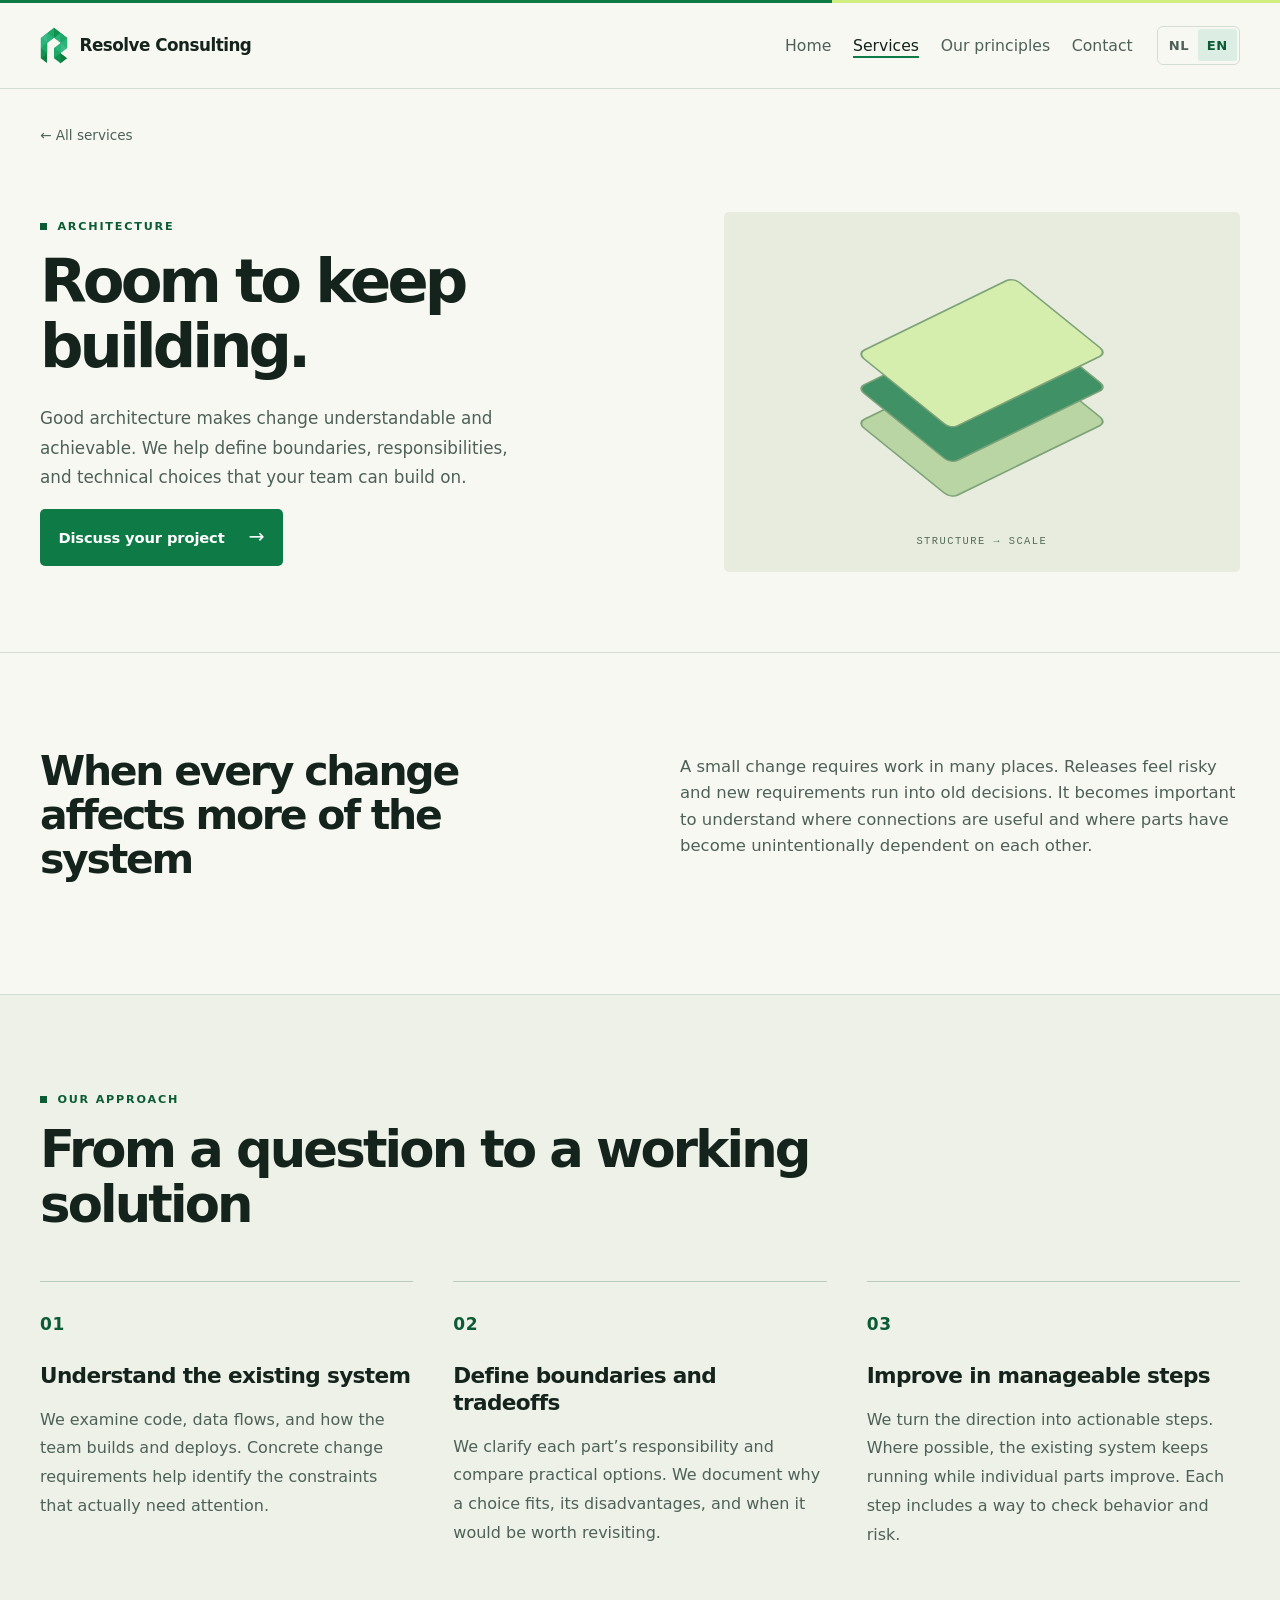
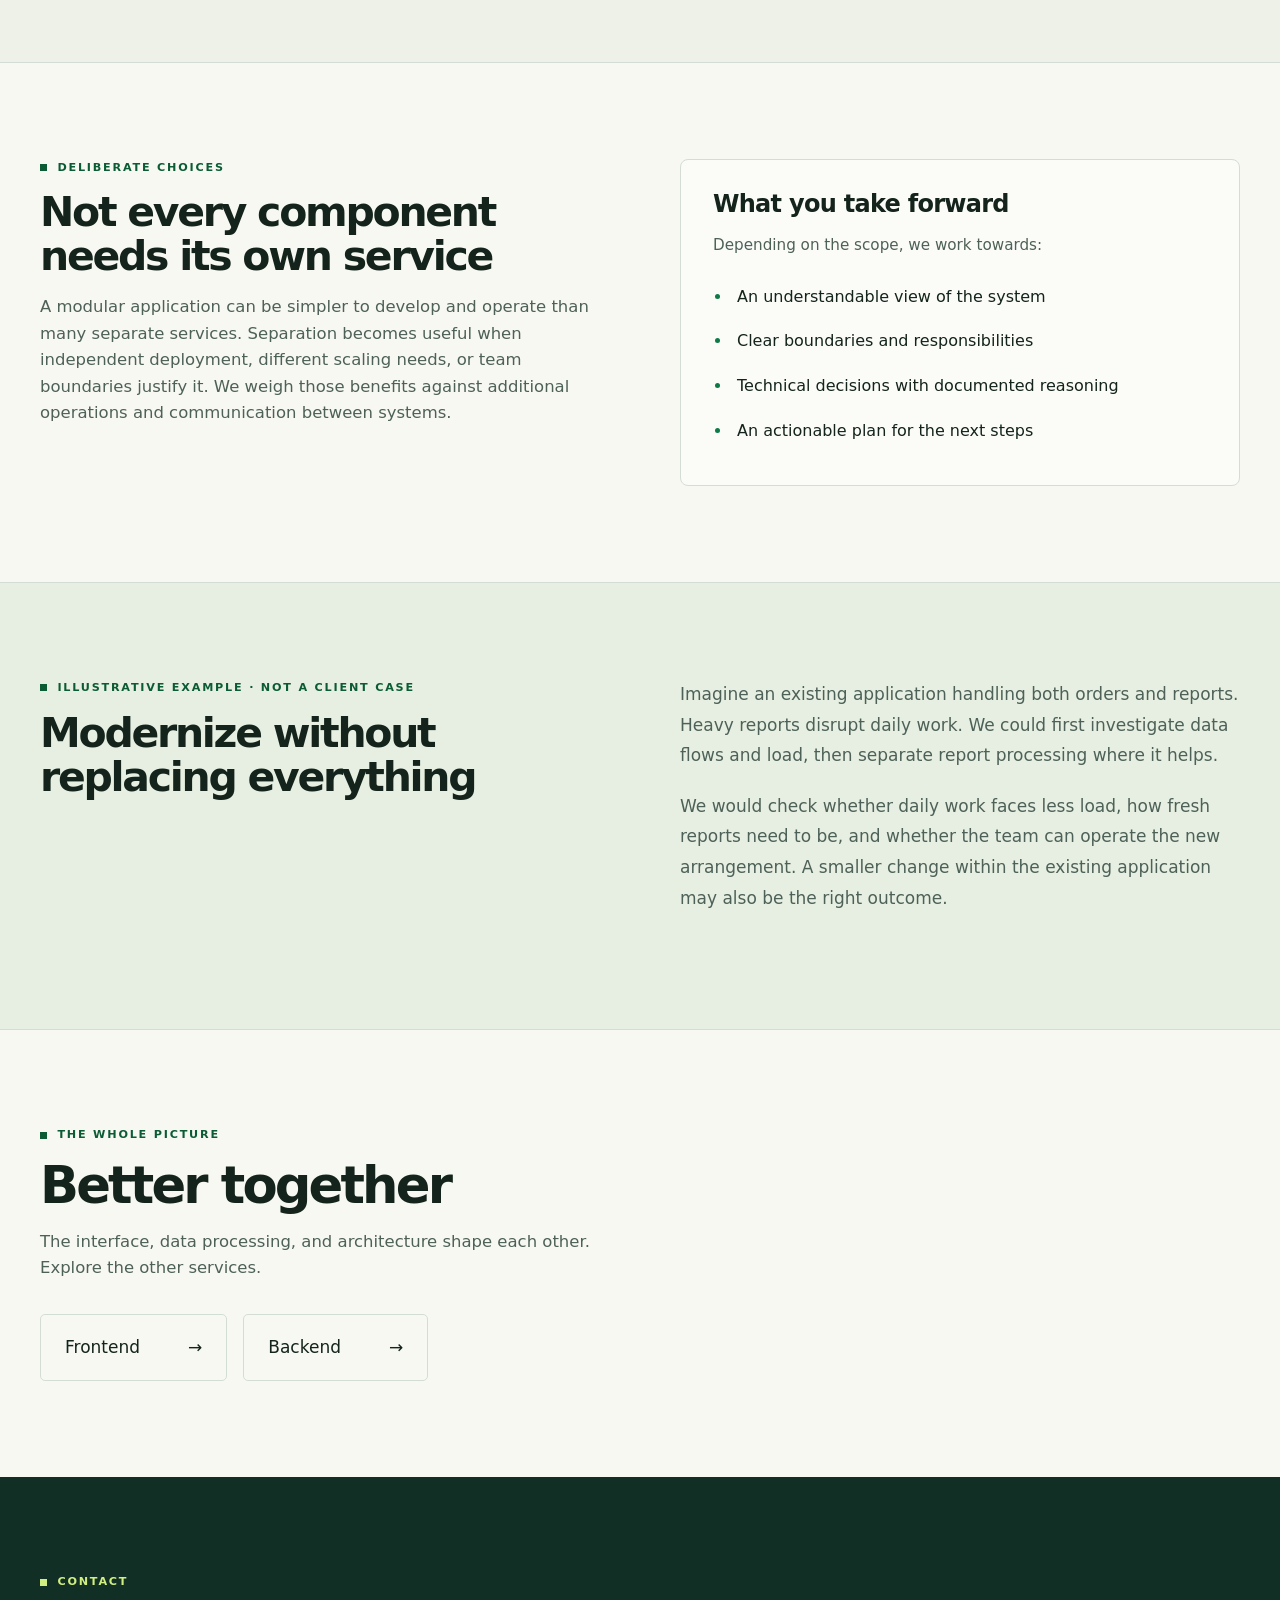
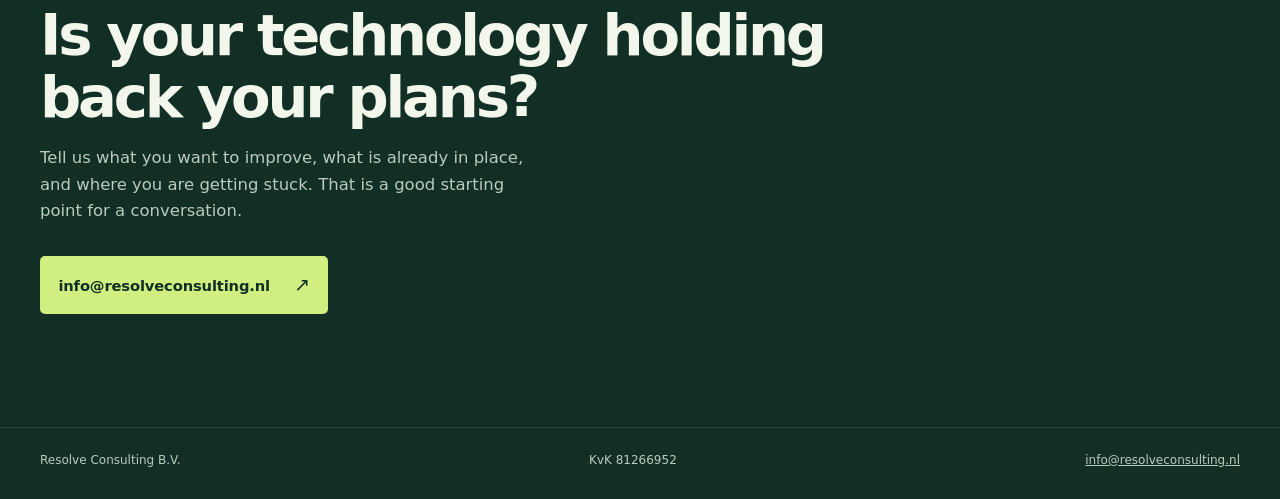
==== commit 819430ff: "text overhaul" ====
--- a/architectuur.html
+++ b/architectuur.html
@@ -39,8 +39,8 @@
             <span class="t-en">Services</span>
           </a>
           <a href="index.html#aanpak">
-            <span class="t-nl">Aanpak</span>
-            <span class="t-en">Approach</span>
+            <span class="t-nl">Onze uitgangspunten</span>
+            <span class="t-en">Our principles</span>
           </a>
           <a href="#contact">Contact</a>
         </nav>
@@ -59,7 +59,7 @@
 <section class="section detail-process"><div class="wrap"><p class="kicker"><span class="t-nl">Onze aanpak</span><span class="t-en">Our approach</span></p><h2><span class="t-nl">Van vraag naar werkende oplossing</span><span class="t-en">From a question to a working solution</span></h2><div class="detail-steps"><article><p class="num">01</p><h3><span class="t-nl">Het bestaande systeem begrijpen</span><span class="t-en">Understand the existing system</span></h3><p><span class="t-nl">We bekijken code, gegevensstromen en de manier waarop het team bouwt en uitrolt. Met concrete veranderwensen bepalen we welke knelpunten werkelijk aandacht verdienen.</span><span class="t-en">We examine code, data flows, and how the team builds and deploys. Concrete change requirements help identify the constraints that actually need attention.</span></p></article><article><p class="num">02</p><h3><span class="t-nl">Grenzen en afwegingen vastleggen</span><span class="t-en">Define boundaries and tradeoffs</span></h3><p><span class="t-nl">We maken duidelijk welk onderdeel waarvoor verantwoordelijk is en vergelijken haalbare opties. We leggen ook vast waarom een keuze past, welke nadelen erbij horen en wanneer heroverwegen zinvol is.</span><span class="t-en">We clarify each part’s responsibility and compare practical options. We document why a choice fits, its disadvantages, and when it would be worth revisiting.</span></p></article><article><p class="num">03</p><h3><span class="t-nl">Stapsgewijs verbeteren</span><span class="t-en">Improve in manageable steps</span></h3><p><span class="t-nl">We vertalen de richting naar uitvoerbare stappen. Waar mogelijk blijft het bestaande systeem werken terwijl onderdelen worden verbeterd. Elke stap krijgt een manier om werking en risico’s te controleren.</span><span class="t-en">We turn the direction into actionable steps. Where possible, the existing system keeps running while individual parts improve. Each step includes a way to check behavior and risk.</span></p></article></div></div></section>
 <section class="section"><div class="wrap detail-split"><div><p class="kicker"><span class="t-nl">Bewuste keuzes</span><span class="t-en">Deliberate choices</span></p><h2><span class="t-nl">Niet elk onderdeel hoeft een aparte dienst te worden</span><span class="t-en">Not every component needs its own service</span></h2><p class="intro"><span class="t-nl">Een modulair opgebouwde applicatie kan eenvoudiger te ontwikkelen en te beheren zijn dan veel losse diensten. Loskoppelen wordt interessant als zelfstandige uitrol, verschillende schaalbehoeften of teamgrenzen dat rechtvaardigen. We wegen die voordelen af tegen extra beheer en communicatie tussen systemen.</span><span class="t-en">A modular application can be simpler to develop and operate than many separate services. Separation becomes useful when independent deployment, different scaling needs, or team boundaries justify it. We weigh those benefits against additional operations and communication between systems.</span></p></div><div class="deliverables"><h3><span class="t-nl">Wat je eraan overhoudt</span><span class="t-en">What you take forward</span></h3><p><span class="t-nl">Afhankelijk van de opdracht werken we toe naar:</span><span class="t-en">Depending on the scope, we work towards:</span></p><ul><li><span class="t-nl">Een begrijpelijk overzicht van het systeem</span><span class="t-en">An understandable view of the system</span></li><li><span class="t-nl">Duidelijke grenzen en verantwoordelijkheden</span><span class="t-en">Clear boundaries and responsibilities</span></li><li><span class="t-nl">Onderbouwde technische beslissingen</span><span class="t-en">Technical decisions with documented reasoning</span></li><li><span class="t-nl">Een uitvoerbaar plan voor de volgende stappen</span><span class="t-en">An actionable plan for the next steps</span></li></ul></div></div></section>
 <section class="section example-section"><div class="wrap detail-split"><div><p class="kicker"><span class="t-nl">Ter illustratie · geen klantcase</span><span class="t-en">Illustrative example · not a client case</span></p><h2><span class="t-nl">Vernieuwen zonder alles te vervangen</span><span class="t-en">Modernize without replacing everything</span></h2></div><div><p><span class="t-nl">Stel: een bestaande applicatie verwerkt zowel bestellingen als rapportages. Zware rapportages verstoren het dagelijkse werk. We kunnen eerst de gegevensstromen en belasting onderzoeken en daarna de rapportageverwerking gericht losmaken.</span><span class="t-en">Imagine an existing application handling both orders and reports. Heavy reports disrupt daily work. We could first investigate data flows and load, then separate report processing where it helps.</span></p><p><span class="t-nl">We toetsen of het dagelijkse werk minder wordt belast, hoe actueel rapportages moeten zijn en of het team de nieuwe opzet goed kan beheren. De uitkomst kan ook een kleinere aanpassing binnen de bestaande applicatie zijn.</span><span class="t-en">We would check whether daily work faces less load, how fresh reports need to be, and whether the team can operate the new arrangement. A smaller change within the existing application may also be the right outcome.</span></p></div></div></section>
-<section class="section related-services"><div class="wrap"><p class="kicker"><span class="t-nl">Het geheel</span><span class="t-en">The whole picture</span></p><h2><span class="t-nl">Sterker in samenhang</span><span class="t-en">Better together</span></h2><p class="intro"><span class="t-nl">De interface, gegevensverwerking en architectuur beïnvloeden elkaar. Bekijk ook de andere diensten.</span><span class="t-en">The interface, data processing, and architecture shape each other. Explore the other services.</span></p><div class="related-links"><a href="frontend.html"><span class="t-nl">Frontend</span><span class="t-en">Frontend</span> <span aria-hidden="true">↗</span></a><a href="backend.html"><span class="t-nl">Backend</span><span class="t-en">Backend</span> <span aria-hidden="true">↗</span></a></div></div></section>
+<section class="section related-services"><div class="wrap"><p class="kicker"><span class="t-nl">Het geheel</span><span class="t-en">The whole picture</span></p><h2><span class="t-nl">Sterker in samenhang</span><span class="t-en">Better together</span></h2><p class="intro"><span class="t-nl">De interface, gegevensverwerking en architectuur beïnvloeden elkaar. Bekijk ook de andere diensten.</span><span class="t-en">The interface, data processing, and architecture shape each other. Explore the other services.</span></p><div class="related-links"><a href="frontend.html"><span class="t-nl">Frontend</span><span class="t-en">Frontend</span> <span aria-hidden="true">→</span></a><a href="backend.html"><span class="t-nl">Backend</span><span class="t-en">Backend</span> <span aria-hidden="true">→</span></a></div></div></section>
 <section id="contact" class="band"><div class="wrap"><p class="kicker">Contact</p><h2><span class="t-nl">Loopt de techniek je plannen in de weg?</span><span class="t-en">Is your technology holding back your plans?</span></h2><p class="intro"><span class="t-nl">Vertel wat je wilt verbeteren, wat er al staat en waar je tegenaan loopt. Dat is een goed begin voor een inhoudelijk gesprek.</span><span class="t-en">Tell us what you want to improve, what is already in place, and where you are getting stuck. That is a good starting point for a conversation.</span></p><p class="contact-action"><a class="button" href="mailto:info@resolveconsulting.nl">info@resolveconsulting.nl</a></p></div></section>
 </main>
     <footer class="site-footer">
--- a/styles.css
+++ b/styles.css
@@ -245,26 +245,8 @@
   text-underline-offset: 0.18em;
 }
 
-.stack {
-  display: flex;
-  flex-wrap: wrap;
-  gap: 0.35rem 0;
-  margin: 3.25rem 0 0;
-  padding: 1.25rem 0 0;
-  border-top: 1px solid var(--line);
-  list-style: none;
-}
-
-.stack li {
-  color: var(--muted);
-  font-size: 0.98rem;
-}
-
-.stack li:not(:last-child)::after {
-  content: "·";
-  margin: 0 0.8rem;
-  color: var(--green);
-}
+
+
 
 .section {
   padding: clamp(3.5rem, 8vw, 6rem) 0;
@@ -428,16 +410,13 @@
 .lead { font-size: 1.05rem; max-width: 31rem; line-height: 1.75; margin-top: 1.65rem; }
 .hero-actions { gap: 1.15rem; margin-top: 1.8rem; }
 .button { border-radius: 5px; gap: 1.5rem; font-size: .92rem; transition: background .2s, transform .2s, box-shadow .2s; }
-.button::after { content: '↗'; font-size: 1.2rem; font-weight: 400; }
+.button::after { content: '→'; font-size: 1.2rem; font-weight: 400; }
+a.button[href^="mailto:"]::after, a.button[href^="http"]::after { content: '↗'; }
 .button:hover { transform: translateY(-2px); box-shadow: 0 6px 18px #123a2518; }
 .quiet { font-size: .88rem; font-weight: 500; text-decoration: none; }
 .quiet:hover { text-decoration: underline; text-underline-offset: 5px; }
-.quiet > span:last-child { margin-left: .4rem; }
-.stack { grid-column: 1 / -1; align-items: center; justify-content: space-between; margin-top: 4.5rem; padding: 1.4rem 0; border-bottom: 1px solid var(--line); }
-.stack li { font-weight: 600; font-size: .9rem; }
-.stack li:first-child { font-size: .72rem; font-weight: 400; text-transform: uppercase; letter-spacing: .12em; }
-.stack li:not(:last-child)::after { content: none; }
 .system-art { grid-column: 2; grid-row: 1 / 5; position: relative; align-self: center; height: 475px; min-width: 0; background: radial-gradient(ellipse at center, #d6e7cf 0%, #edf1e6 52%, transparent 73%); isolation: isolate; }
+.system-art-scale { position: relative; width: 100%; height: 100%; }
 .art-grid { position: absolute; inset: 0; background-image: linear-gradient(#14372809 1px, transparent 1px), linear-gradient(90deg,#14372809 1px,transparent 1px); background-size: 32px 32px; mask-image: radial-gradient(ellipse,black 25%,transparent 72%); }
 .art-caption, .art-footnote { position: absolute; left: 7%; right: 3%; display: flex; align-items: center; gap: .5rem; font-family: 'Consolas', monospace; font-size: .6rem; letter-spacing: .09em; color: var(--muted); }
 .art-caption { top: 14px; }
@@ -547,9 +526,15 @@
   .hero > .wrap { grid-template-columns: 1fr; }
   h1 { max-width: 19ch; font-size: clamp(3rem,7.5vw,4.5rem); }
   .hero .lead { max-width: 35rem; }
-  .system-art { grid-column: 1; grid-row: auto; width: min(100%,470px); height: 460px; justify-self: center; margin-top: 2.5rem; }
-  .stack { margin-top: 2.5rem; gap: 1rem 1.5rem; justify-content: flex-start; }
-  .stack li:first-child { flex-basis: 100%; }
+  .system-art { --art-scale: min(0.8, (100vw - 2 * var(--gutter)) / 524px); grid-column: 1; grid-row: auto; width: 100%; height: calc(475px * var(--art-scale) + 0.75rem); justify-self: center; margin-top: 1.35rem; overflow: hidden; display: flex; justify-content: center; }
+  .system-art-scale { width: 100%; height: 320px; flex: none; transform: scale(var(--art-scale)); transform-origin: top center; }
+  .system-layer { width: 77%; }
+  .architecture-layer { top: 221px; left: 20%; height: 187px; }
+  .backend-layer { top: 148px; left: 12%; height: 185px; }
+  .interface-layer { top: 62px; left: 3%; height: 205px; }
+  .art-orbit { width: 360px; height: 360px; left: 10%; top: 55px; }
+  .orbit-two { width: 280px; height: 280px; top: 95px; left: 18%; }
+  .layer-label { padding: 13px 17px; font-size: .6rem; }
   .services { gap: .8rem; }
   .service { padding: .65rem .65rem 1.4rem; }
   .service-visual { height: 175px; }
@@ -569,10 +554,6 @@
   .hero { padding-top: 3rem; }
   h1 { font-size: clamp(2.65rem,10.5vw,3.7rem); }
   .hero-actions { align-items: flex-start; flex-direction: column; }
-  .system-art { width: 88%; height: 450px; }
-  .art-orbit { width: 290px; height: 290px; left: 0; top: 85px; }
-  .orbit-two { width: 230px; height: 230px; left: 30px; top: 115px; }
-  .layer-label { font-size: .52rem; }
   .services { grid-template-columns: 1fr; gap: 1.2rem; }
   .service { padding: 1rem 1rem 1.8rem; }
   .service-visual { height: 210px; }
@@ -619,7 +600,7 @@
   text-decoration: underline;
   text-underline-offset: .25em;
 }
-.service-link > span:last-child { margin-left: .5rem; }
+
 .detail-hero { padding: 2rem 0 5rem; }
 .back-link { color: var(--muted); font-size: .85rem; text-decoration: none; }
 .detail-hero-grid {
@@ -684,3 +665,55 @@
   .detail-steps .num { margin-bottom: 1rem; }
   .related-links { flex-direction: column; }
 }
+
+/* A seamless client reel, with a static fallback when motion is disabled. */
+.clients { padding: 2.75rem 0 0; }
+.clients-heading { display: flex; flex-wrap: wrap; align-items: center; justify-content: space-between; gap: 1rem; margin-bottom: 1.5rem; }
+.clients .kicker { margin: 0; max-width: none; color: var(--muted); }
+.clients-viewport { mask-image: linear-gradient(to right, transparent, #000 36px, #000 calc(100% - 36px), transparent); overflow-x: auto; border-bottom: 1px solid var(--line); padding: .3rem 0 2rem; }
+.clients-track { display: flex; width: max-content; }
+.client-logos { display: flex; align-items: center; list-style: none; gap: 2rem; padding: 0 2rem 0 0; margin: 0; flex-shrink: 0; }
+.client-logos li { flex: 0 0 176px; width: 176px; }
+.client-logos a { display: flex; align-items: center; justify-content: center; min-height: 80px; padding: .5rem; border-radius: 5px; }
+.client-logos a:hover { background: var(--green-soft); }
+.client-logos a:focus-visible { outline-offset: -2px; }
+.client-logo { display: block; width: 100%; max-width: 160px; height: auto; max-height: 46px; object-fit: contain; opacity: .72; }
+.client-logo--cb { max-width: 180px; }
+.client-logo--dhl { max-width: 130px; }
+.client-logo--enexis { max-width: 145px; }
+.client-logo--frengo { max-width: 115px; }
+.clients.is-animated .clients-viewport { overflow: hidden; }
+.clients.is-animated .clients-track { animation: client-reel 38s linear infinite; }
+.clients-viewport:hover .clients-track { animation-play-state: paused; }
+/* Keep every original link reachable without chasing moving targets. */
+.clients.is-animated .clients-viewport:focus-within { overflow-x: auto; mask-image: none; }
+.clients.is-animated .clients-viewport:focus-within .clients-track { animation: none; }
+.clients-viewport:focus-within .client-logos[aria-hidden="true"] { display: none; }
+@keyframes client-reel { to { transform: translateX(-50%); } }
+@media (max-width: 600px) {
+  .client-logos { gap: 1.5rem; padding-right: 1.5rem; }
+  .client-logos li { flex-basis: 160px; width: 160px; }
+}
+@media (prefers-reduced-motion: reduce) {
+  .clients.is-animated .clients-track { animation: none; }
+  .clients.is-animated .clients-viewport { overflow-x: auto; }
+  .client-logos[aria-hidden="true"] { display: none; }
+}
+
+/* Technology supports the service offering, without competing with client logos. */
+.technology-ribbon { margin-top: 2.75rem; padding: 2rem 0; }
+.technology-label { color: var(--ink); line-height: 1.25; max-width: 44rem; }
+.technology-intro { max-width: 44rem; margin: 0 0 2rem; color: var(--muted); font-size: 1rem; }
+.stack { display: flex; flex-wrap: wrap; align-items: center; justify-content: space-between; gap: 1.5rem; width: 100%; margin: 0; padding: 0; list-style: none; }
+.stack li { display: inline-flex; align-items: center; gap: .75rem; color: var(--ink); font-size: 1.15rem; font-weight: 600; }
+.stack img { display: block; width: 26px; height: 26px; object-fit: contain; }
+.hero + .clients { padding-top: 4rem; }
+@media (min-width: 601px) and (max-width: 840px) {
+  .stack { display: grid; grid-template-columns: repeat(3, minmax(0, 1fr)); }
+}
+@media (max-width: 600px) {
+  .stack { display: grid; grid-template-columns: repeat(2, minmax(0, 1fr)); gap: 1.25rem; }
+  .stack li { font-size: 1rem; gap: .6rem; }
+  .stack img { width: 24px; height: 24px; }
+  .hero + .clients { padding-top: 2.75rem; }
+}
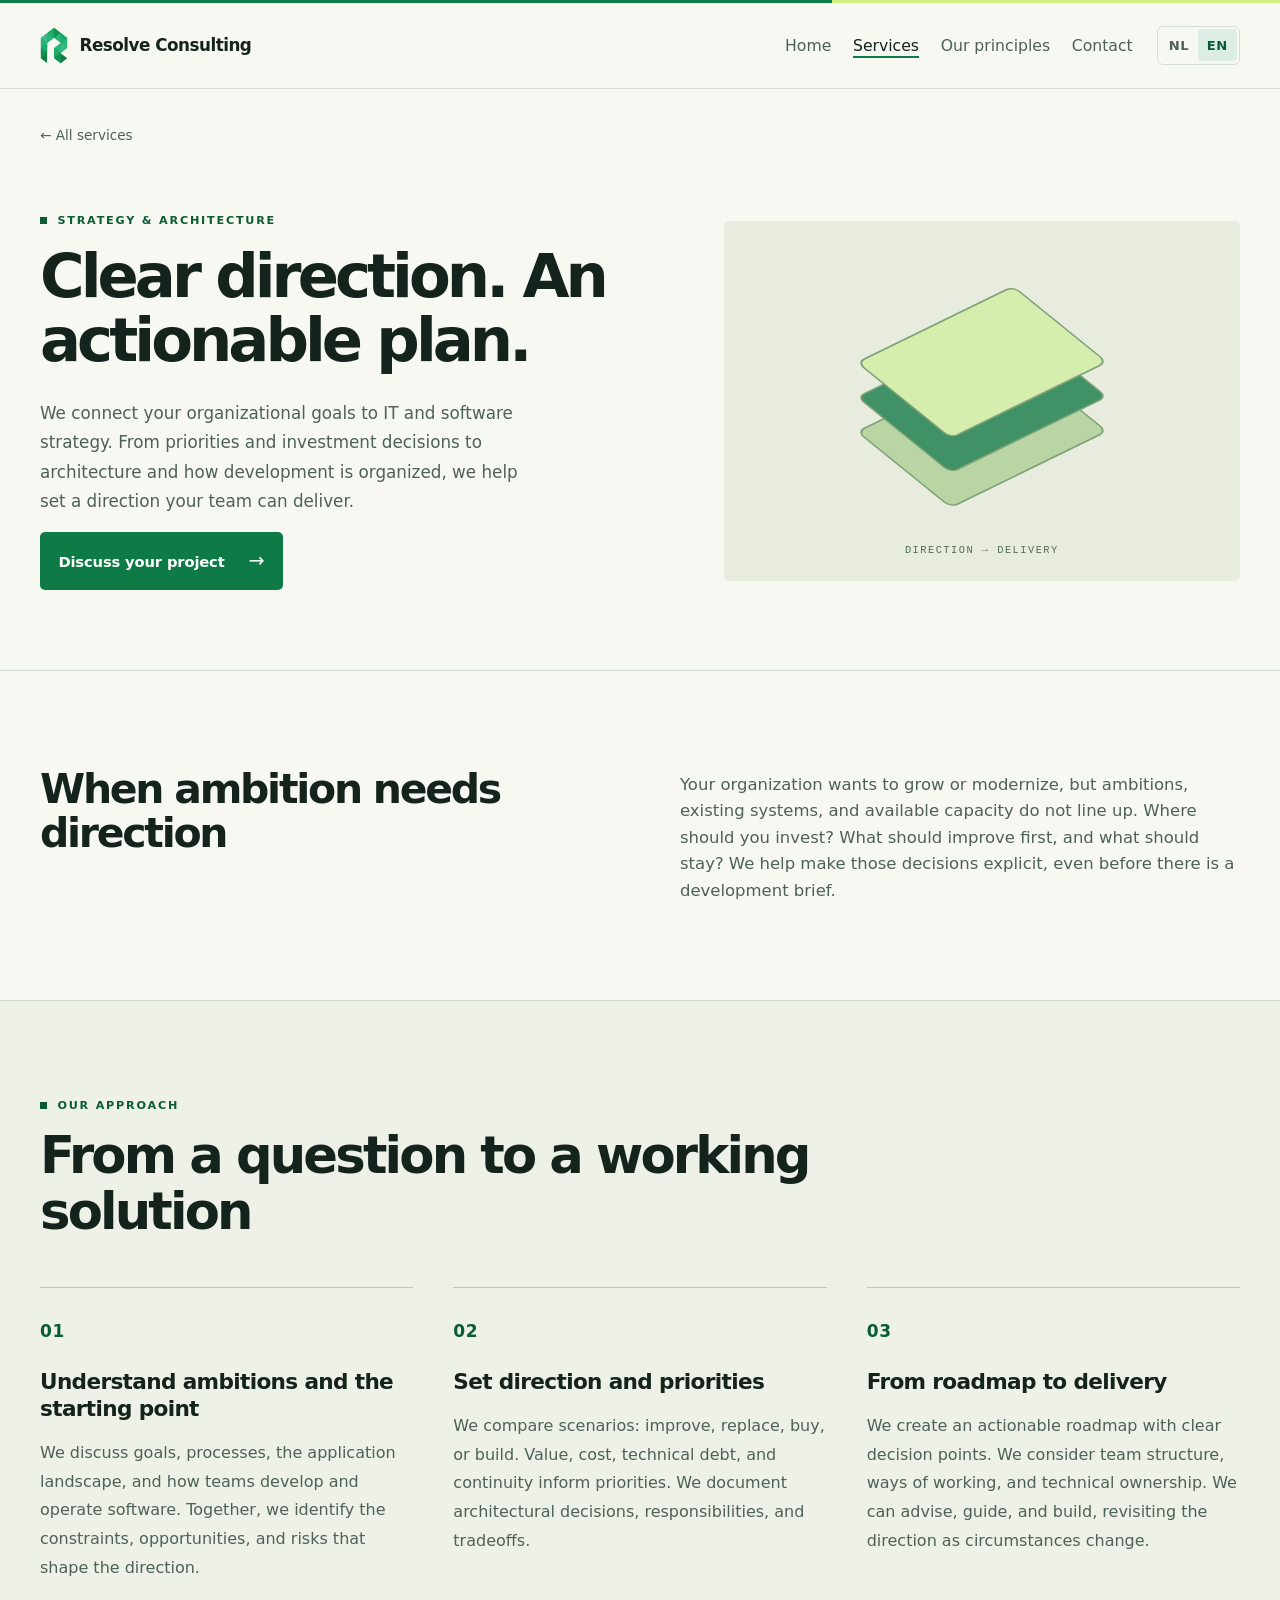
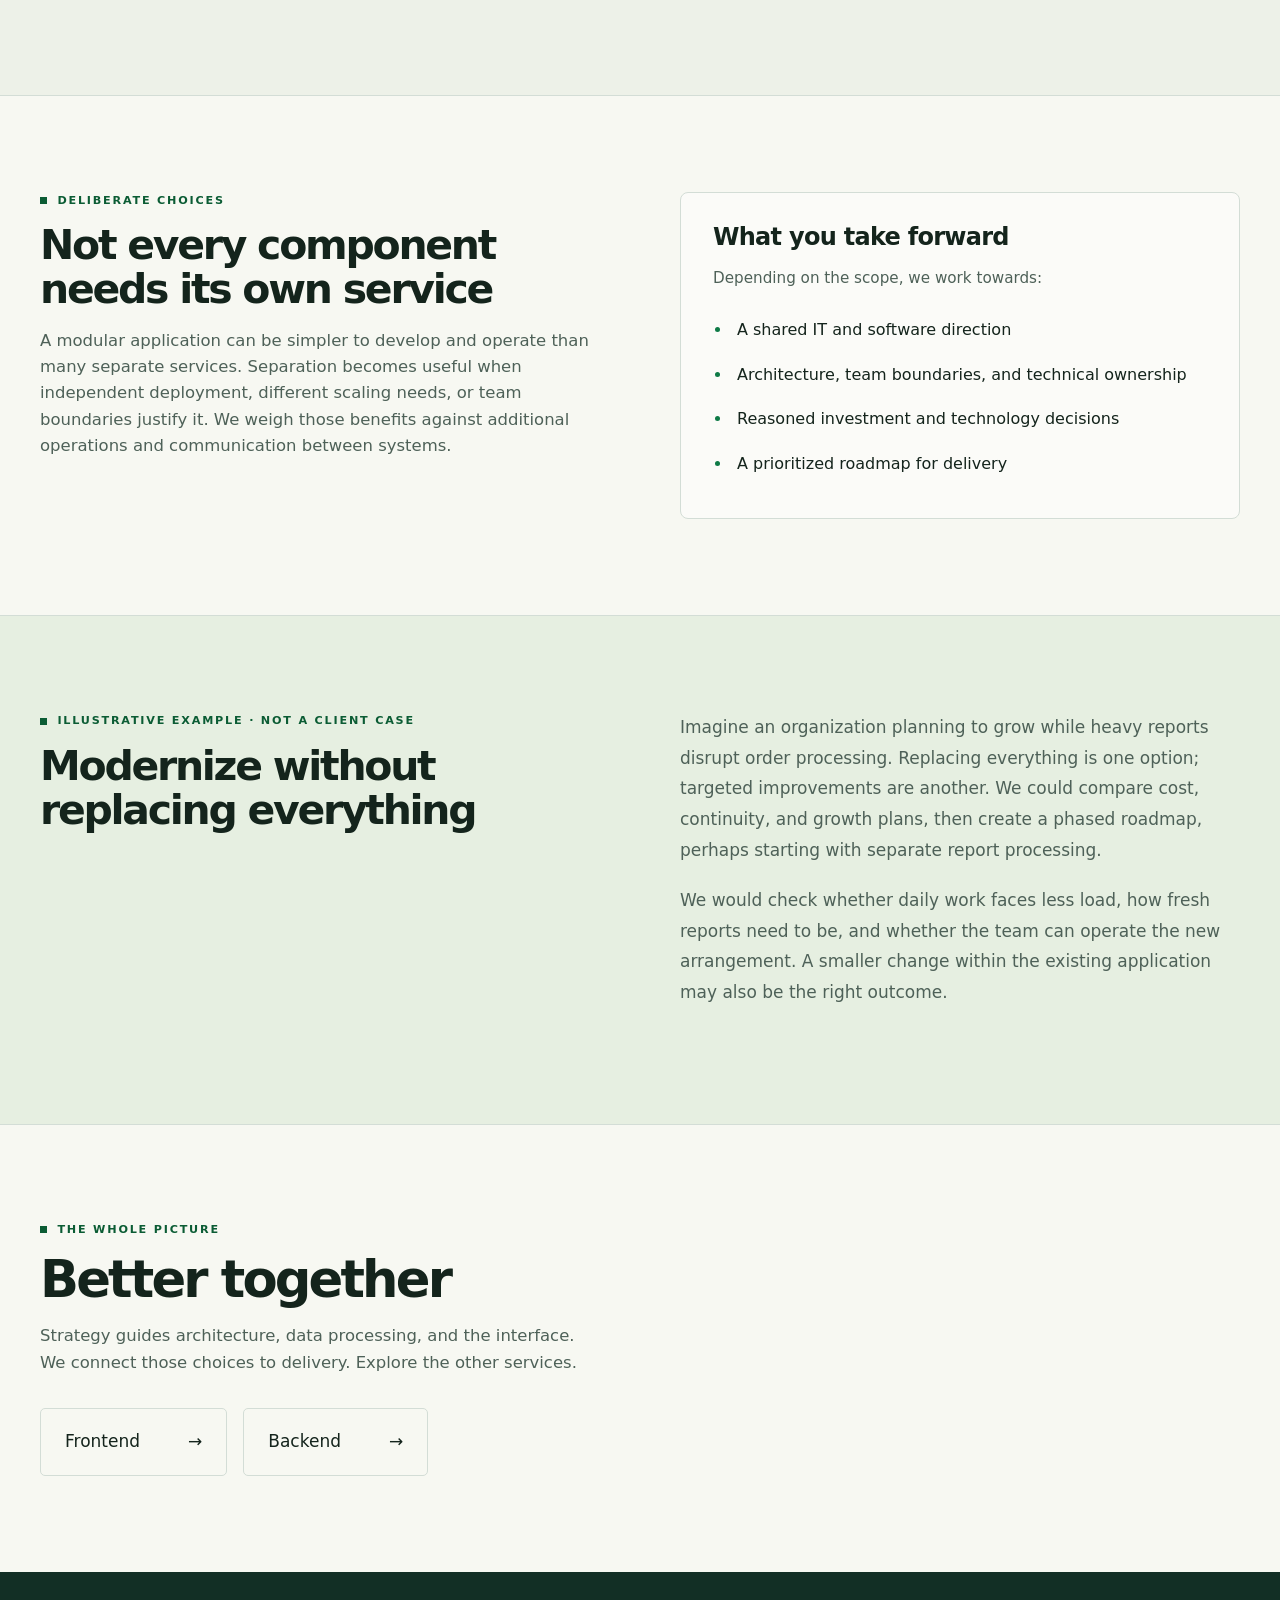
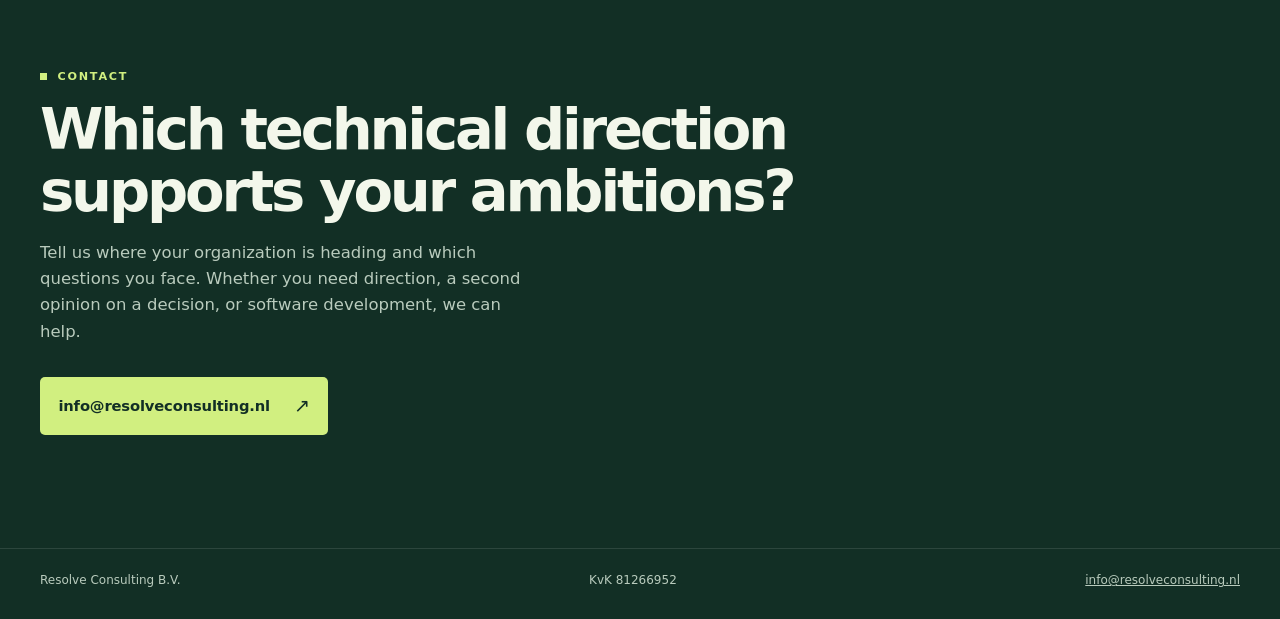
==== commit cea12293: "Strategy is a thang" ====
--- a/architectuur.html
+++ b/architectuur.html
@@ -1,15 +1,31 @@
 <!DOCTYPE html>
-<html lang="nl" data-page="service" data-desc-nl="Goede architectuur maakt veranderingen begrijpelijk en uitvoerbaar. We helpen grenzen, verantwoordelijkheden en technische keuzes zo neer te zetten dat je team ermee verder kan." data-desc-en="Good architecture makes change understandable and achievable. We help define boundaries, responsibilities, and technical choices that your team can build on." data-title-nl="Architectuur | Resolve Consulting" data-title-en="Architecture | Resolve Consulting">
+<html lang="nl" data-page="service" data-desc-nl="We verbinden je organisatiedoelen met IT- en softwarestrategie. Van prioriteiten en investeringskeuzes tot architectuur en de inrichting van softwareontwikkeling: we helpen een koers bepalen die je team kan uitvoeren." data-desc-en="We connect your organizational goals to IT and software strategy. From priorities and investment decisions to architecture and how development is organized, we help set a direction your team can deliver." data-title-nl="Strategie &amp; architectuur | Resolve Consulting" data-title-en="Strategy &amp; architecture | Resolve Consulting">
   <head>
     <meta charset="utf-8" />
     <meta name="viewport" content="width=device-width, initial-scale=1" />
-    <title>Architectuur | Resolve Consulting</title>
+    <title>Strategie &amp; architectuur | Resolve Consulting</title>
     <meta
       name="description"
-      content="Goede architectuur maakt veranderingen begrijpelijk en uitvoerbaar. We helpen grenzen, verantwoordelijkheden en technische keuzes zo neer te zetten dat je team ermee verder kan."
+      content="We verbinden je organisatiedoelen met IT- en softwarestrategie. Van prioriteiten en investeringskeuzes tot architectuur en de inrichting van softwareontwikkeling: we helpen een koers bepalen die je team kan uitvoeren."
     />
     <meta name="theme-color" content="#f7f8f2" />
     <link rel="canonical" href="https://resolveconsulting.nl/architectuur.html" />
+    <meta property="og:type" content="website" />
+    <meta property="og:site_name" content="Resolve Consulting" />
+    <meta property="og:locale" content="nl_NL" />
+    <meta property="og:locale:alternate" content="en_US" />
+    <meta property="og:url" content="https://resolveconsulting.nl/architectuur.html" />
+    <meta property="og:title" content="Strategie &amp; architectuur | Resolve Consulting" />
+    <meta property="og:description" content="We verbinden je organisatiedoelen met IT- en softwarestrategie. Van prioriteiten en investeringskeuzes tot architectuur en de inrichting van softwareontwikkeling: we helpen een koers bepalen die je team kan uitvoeren." />
+    <meta property="og:image" content="https://resolveconsulting.nl/assets/og.png" />
+    <meta property="og:image:type" content="image/png" />
+    <meta property="og:image:width" content="1200" />
+    <meta property="og:image:height" content="630" />
+    <meta property="og:image:alt" content="Resolve Consulting" />
+    <meta name="twitter:card" content="summary_large_image" />
+    <meta name="twitter:title" content="Strategie &amp; architectuur | Resolve Consulting" />
+    <meta name="twitter:description" content="We verbinden je organisatiedoelen met IT- en softwarestrategie. Van prioriteiten en investeringskeuzes tot architectuur en de inrichting van softwareontwikkeling: we helpen een koers bepalen die je team kan uitvoeren." />
+    <meta name="twitter:image" content="https://resolveconsulting.nl/assets/og.png" />
     <link rel="icon" href="assets/favicon.ico" sizes="any" />
     <link rel="icon" type="image/png" sizes="32x32" href="assets/favicon-32x32.png" />
     <link rel="icon" type="image/png" sizes="16x16" href="assets/favicon-16x16.png" />
@@ -18,7 +34,7 @@
       html[lang="en"] .t-nl { display: none !important; }
       html:not([lang="en"]) .t-en { display: none !important; }
     </style>
-    <script src="language.js?v=1"></script>
+    <script src="language.js?v=2"></script>
   </head>
   <body>
     <a class="skip" href="#top">
@@ -54,13 +70,13 @@
     </header>
 
     <main>
-<section id="top" class="detail-hero"><div class="wrap"><a class="back-link" href="index.html#diensten">← <span class="t-nl">Alle diensten</span><span class="t-en">All services</span></a><div class="detail-hero-grid"><div><p class="kicker"><span class="t-nl">Architectuur</span><span class="t-en">Architecture</span></p><h1><span class="t-nl">Ruimte om verder te bouwen.</span><span class="t-en">Room to keep building.</span></h1><p class="lead"><span class="t-nl">Goede architectuur maakt veranderingen begrijpelijk en uitvoerbaar. We helpen grenzen, verantwoordelijkheden en technische keuzes zo neer te zetten dat je team ermee verder kan.</span><span class="t-en">Good architecture makes change understandable and achievable. We help define boundaries, responsibilities, and technical choices that your team can build on.</span></p><a class="button" href="#contact"><span class="t-nl">Bespreek je vraag</span><span class="t-en">Discuss your project</span></a></div><div class="service-visual architecture-visual" aria-hidden="true"><div class="mini-layers"><i></i><i></i><i></i></div><span class="visual-tag"><span class="t-nl">STRUCTUUR → GROEI</span><span class="t-en">STRUCTURE → SCALE</span></span></div></div></div></section>
-<section class="section detail-context"><div class="wrap detail-split"><h2><span class="t-nl">Wanneer elke wijziging steeds meer raakt</span><span class="t-en">When every change affects more of the system</span></h2><p class="intro"><span class="t-nl">Een kleine aanpassing vraagt werk op veel plekken. Releases voelen riskant en nieuwe wensen lopen vast op oude keuzes. Dan is het belangrijk te begrijpen waar de samenhang nodig is en waar onderdelen onbedoeld van elkaar afhankelijk zijn.</span><span class="t-en">A small change requires work in many places. Releases feel risky and new requirements run into old decisions. It becomes important to understand where connections are useful and where parts have become unintentionally dependent on each other.</span></p></div></section>
-<section class="section detail-process"><div class="wrap"><p class="kicker"><span class="t-nl">Onze aanpak</span><span class="t-en">Our approach</span></p><h2><span class="t-nl">Van vraag naar werkende oplossing</span><span class="t-en">From a question to a working solution</span></h2><div class="detail-steps"><article><p class="num">01</p><h3><span class="t-nl">Het bestaande systeem begrijpen</span><span class="t-en">Understand the existing system</span></h3><p><span class="t-nl">We bekijken code, gegevensstromen en de manier waarop het team bouwt en uitrolt. Met concrete veranderwensen bepalen we welke knelpunten werkelijk aandacht verdienen.</span><span class="t-en">We examine code, data flows, and how the team builds and deploys. Concrete change requirements help identify the constraints that actually need attention.</span></p></article><article><p class="num">02</p><h3><span class="t-nl">Grenzen en afwegingen vastleggen</span><span class="t-en">Define boundaries and tradeoffs</span></h3><p><span class="t-nl">We maken duidelijk welk onderdeel waarvoor verantwoordelijk is en vergelijken haalbare opties. We leggen ook vast waarom een keuze past, welke nadelen erbij horen en wanneer heroverwegen zinvol is.</span><span class="t-en">We clarify each part’s responsibility and compare practical options. We document why a choice fits, its disadvantages, and when it would be worth revisiting.</span></p></article><article><p class="num">03</p><h3><span class="t-nl">Stapsgewijs verbeteren</span><span class="t-en">Improve in manageable steps</span></h3><p><span class="t-nl">We vertalen de richting naar uitvoerbare stappen. Waar mogelijk blijft het bestaande systeem werken terwijl onderdelen worden verbeterd. Elke stap krijgt een manier om werking en risico’s te controleren.</span><span class="t-en">We turn the direction into actionable steps. Where possible, the existing system keeps running while individual parts improve. Each step includes a way to check behavior and risk.</span></p></article></div></div></section>
-<section class="section"><div class="wrap detail-split"><div><p class="kicker"><span class="t-nl">Bewuste keuzes</span><span class="t-en">Deliberate choices</span></p><h2><span class="t-nl">Niet elk onderdeel hoeft een aparte dienst te worden</span><span class="t-en">Not every component needs its own service</span></h2><p class="intro"><span class="t-nl">Een modulair opgebouwde applicatie kan eenvoudiger te ontwikkelen en te beheren zijn dan veel losse diensten. Loskoppelen wordt interessant als zelfstandige uitrol, verschillende schaalbehoeften of teamgrenzen dat rechtvaardigen. We wegen die voordelen af tegen extra beheer en communicatie tussen systemen.</span><span class="t-en">A modular application can be simpler to develop and operate than many separate services. Separation becomes useful when independent deployment, different scaling needs, or team boundaries justify it. We weigh those benefits against additional operations and communication between systems.</span></p></div><div class="deliverables"><h3><span class="t-nl">Wat je eraan overhoudt</span><span class="t-en">What you take forward</span></h3><p><span class="t-nl">Afhankelijk van de opdracht werken we toe naar:</span><span class="t-en">Depending on the scope, we work towards:</span></p><ul><li><span class="t-nl">Een begrijpelijk overzicht van het systeem</span><span class="t-en">An understandable view of the system</span></li><li><span class="t-nl">Duidelijke grenzen en verantwoordelijkheden</span><span class="t-en">Clear boundaries and responsibilities</span></li><li><span class="t-nl">Onderbouwde technische beslissingen</span><span class="t-en">Technical decisions with documented reasoning</span></li><li><span class="t-nl">Een uitvoerbaar plan voor de volgende stappen</span><span class="t-en">An actionable plan for the next steps</span></li></ul></div></div></section>
-<section class="section example-section"><div class="wrap detail-split"><div><p class="kicker"><span class="t-nl">Ter illustratie · geen klantcase</span><span class="t-en">Illustrative example · not a client case</span></p><h2><span class="t-nl">Vernieuwen zonder alles te vervangen</span><span class="t-en">Modernize without replacing everything</span></h2></div><div><p><span class="t-nl">Stel: een bestaande applicatie verwerkt zowel bestellingen als rapportages. Zware rapportages verstoren het dagelijkse werk. We kunnen eerst de gegevensstromen en belasting onderzoeken en daarna de rapportageverwerking gericht losmaken.</span><span class="t-en">Imagine an existing application handling both orders and reports. Heavy reports disrupt daily work. We could first investigate data flows and load, then separate report processing where it helps.</span></p><p><span class="t-nl">We toetsen of het dagelijkse werk minder wordt belast, hoe actueel rapportages moeten zijn en of het team de nieuwe opzet goed kan beheren. De uitkomst kan ook een kleinere aanpassing binnen de bestaande applicatie zijn.</span><span class="t-en">We would check whether daily work faces less load, how fresh reports need to be, and whether the team can operate the new arrangement. A smaller change within the existing application may also be the right outcome.</span></p></div></div></section>
-<section class="section related-services"><div class="wrap"><p class="kicker"><span class="t-nl">Het geheel</span><span class="t-en">The whole picture</span></p><h2><span class="t-nl">Sterker in samenhang</span><span class="t-en">Better together</span></h2><p class="intro"><span class="t-nl">De interface, gegevensverwerking en architectuur beïnvloeden elkaar. Bekijk ook de andere diensten.</span><span class="t-en">The interface, data processing, and architecture shape each other. Explore the other services.</span></p><div class="related-links"><a href="frontend.html"><span class="t-nl">Frontend</span><span class="t-en">Frontend</span> <span aria-hidden="true">→</span></a><a href="backend.html"><span class="t-nl">Backend</span><span class="t-en">Backend</span> <span aria-hidden="true">→</span></a></div></div></section>
-<section id="contact" class="band"><div class="wrap"><p class="kicker">Contact</p><h2><span class="t-nl">Loopt de techniek je plannen in de weg?</span><span class="t-en">Is your technology holding back your plans?</span></h2><p class="intro"><span class="t-nl">Vertel wat je wilt verbeteren, wat er al staat en waar je tegenaan loopt. Dat is een goed begin voor een inhoudelijk gesprek.</span><span class="t-en">Tell us what you want to improve, what is already in place, and where you are getting stuck. That is a good starting point for a conversation.</span></p><p class="contact-action"><a class="button" href="mailto:info@resolveconsulting.nl">info@resolveconsulting.nl</a></p></div></section>
+<section id="top" class="detail-hero"><div class="wrap"><a class="back-link" href="index.html#diensten">← <span class="t-nl">Alle diensten</span><span class="t-en">All services</span></a><div class="detail-hero-grid"><div><p class="kicker"><span class="t-nl">Strategie &amp; architectuur</span><span class="t-en">Strategy &amp; architecture</span></p><h1><span class="t-nl">Een heldere koers. Een uitvoerbaar plan.</span><span class="t-en">Clear direction. An actionable plan.</span></h1><p class="lead"><span class="t-nl">We verbinden je organisatiedoelen met IT- en softwarestrategie. Van prioriteiten en investeringskeuzes tot architectuur en de inrichting van softwareontwikkeling: we helpen een koers bepalen die je team kan uitvoeren.</span><span class="t-en">We connect your organizational goals to IT and software strategy. From priorities and investment decisions to architecture and how development is organized, we help set a direction your team can deliver.</span></p><a class="button" href="#contact"><span class="t-nl">Bespreek je vraag</span><span class="t-en">Discuss your project</span></a></div><div class="service-visual architecture-visual" aria-hidden="true"><div class="mini-layers"><i></i><i></i><i></i></div><span class="visual-tag"><span class="t-nl">KOERS → UITVOERING</span><span class="t-en">DIRECTION → DELIVERY</span></span></div></div></div></section>
+<section class="section detail-context"><div class="wrap detail-split"><h2><span class="t-nl">Wanneer ambitie om richting vraagt</span><span class="t-en">When ambition needs direction</span></h2><p class="intro"><span class="t-nl">Je organisatie wil groeien of vernieuwen, maar wensen, bestaande systemen en beschikbare capaciteit lopen uiteen. Waar investeer je in? Wat verbeter je eerst en wat laat je bewust staan? We helpen die keuzes expliciet te maken, ook als er nog geen concrete bouwopdracht ligt.</span><span class="t-en">Your organization wants to grow or modernize, but ambitions, existing systems, and available capacity do not line up. Where should you invest? What should improve first, and what should stay? We help make those decisions explicit, even before there is a development brief.</span></p></div></section>
+<section class="section detail-process"><div class="wrap"><p class="kicker"><span class="t-nl">Onze aanpak</span><span class="t-en">Our approach</span></p><h2><span class="t-nl">Van vraag naar werkende oplossing</span><span class="t-en">From a question to a working solution</span></h2><div class="detail-steps"><article><p class="num">01</p><h3><span class="t-nl">Ambities en uitgangspositie begrijpen</span><span class="t-en">Understand ambitions and the starting point</span></h3><p><span class="t-nl">We bespreken doelen, processen, het applicatielandschap en hoe teams software ontwikkelen en beheren. Samen bepalen we welke beperkingen, kansen en risico’s de koers beïnvloeden.</span><span class="t-en">We discuss goals, processes, the application landscape, and how teams develop and operate software. Together, we identify the constraints, opportunities, and risks that shape the direction.</span></p></article><article><p class="num">02</p><h3><span class="t-nl">Koers en prioriteiten bepalen</span><span class="t-en">Set direction and priorities</span></h3><p><span class="t-nl">We vergelijken scenario’s: verbeteren, vervangen, inkopen of zelf bouwen. Waarde, kosten, technische schuld en continuïteit bepalen de prioriteiten. We leggen architectuurkeuzes, verantwoordelijkheden en afwegingen vast.</span><span class="t-en">We compare scenarios: improve, replace, buy, or build. Value, cost, technical debt, and continuity inform priorities. We document architectural decisions, responsibilities, and tradeoffs.</span></p></article><article><p class="num">03</p><h3><span class="t-nl">Van roadmap naar uitvoering</span><span class="t-en">From roadmap to delivery</span></h3><p><span class="t-nl">We maken een uitvoerbare roadmap met heldere beslismomenten. Daarbij kijken we naar teaminrichting, werkwijzen en technisch eigenaarschap. We kunnen adviseren, begeleiden en meebouwen, en toetsen onderweg of de koers nog past.</span><span class="t-en">We create an actionable roadmap with clear decision points. We consider team structure, ways of working, and technical ownership. We can advise, guide, and build, revisiting the direction as circumstances change.</span></p></article></div></div></section>
+<section class="section"><div class="wrap detail-split"><div><p class="kicker"><span class="t-nl">Bewuste keuzes</span><span class="t-en">Deliberate choices</span></p><h2><span class="t-nl">Niet elk onderdeel hoeft een aparte dienst te worden</span><span class="t-en">Not every component needs its own service</span></h2><p class="intro"><span class="t-nl">Een modulair opgebouwde applicatie kan eenvoudiger te ontwikkelen en te beheren zijn dan veel losse diensten. Loskoppelen wordt interessant als zelfstandige uitrol, verschillende schaalbehoeften of teamgrenzen dat rechtvaardigen. We wegen die voordelen af tegen extra beheer en communicatie tussen systemen.</span><span class="t-en">A modular application can be simpler to develop and operate than many separate services. Separation becomes useful when independent deployment, different scaling needs, or team boundaries justify it. We weigh those benefits against additional operations and communication between systems.</span></p></div><div class="deliverables"><h3><span class="t-nl">Wat je eraan overhoudt</span><span class="t-en">What you take forward</span></h3><p><span class="t-nl">Afhankelijk van de opdracht werken we toe naar:</span><span class="t-en">Depending on the scope, we work towards:</span></p><ul><li><span class="t-nl">Een gedeelde IT- en softwarekoers</span><span class="t-en">A shared IT and software direction</span></li><li><span class="t-nl">Architectuur, teamgrenzen en technisch eigenaarschap</span><span class="t-en">Architecture, team boundaries, and technical ownership</span></li><li><span class="t-nl">Onderbouwde investerings- en technologiekeuzes</span><span class="t-en">Reasoned investment and technology decisions</span></li><li><span class="t-nl">Een geprioriteerde roadmap voor uitvoering</span><span class="t-en">A prioritized roadmap for delivery</span></li></ul></div></div></section>
+<section class="section example-section"><div class="wrap detail-split"><div><p class="kicker"><span class="t-nl">Ter illustratie · geen klantcase</span><span class="t-en">Illustrative example · not a client case</span></p><h2><span class="t-nl">Vernieuwen zonder alles te vervangen</span><span class="t-en">Modernize without replacing everything</span></h2></div><div><p><span class="t-nl">Stel: een organisatie wil groeien, maar zware rapportages verstoren de orderverwerking. Alles vervangen is één optie, gericht verbeteren een andere. We kunnen kosten, continuïteit en groeiplannen vergelijken en een gefaseerde roadmap maken, bijvoorbeeld met aparte rapportageverwerking als eerste stap.</span><span class="t-en">Imagine an organization planning to grow while heavy reports disrupt order processing. Replacing everything is one option; targeted improvements are another. We could compare cost, continuity, and growth plans, then create a phased roadmap, perhaps starting with separate report processing.</span></p><p><span class="t-nl">We toetsen of het dagelijkse werk minder wordt belast, hoe actueel rapportages moeten zijn en of het team de nieuwe opzet goed kan beheren. De uitkomst kan ook een kleinere aanpassing binnen de bestaande applicatie zijn.</span><span class="t-en">We would check whether daily work faces less load, how fresh reports need to be, and whether the team can operate the new arrangement. A smaller change within the existing application may also be the right outcome.</span></p></div></div></section>
+<section class="section related-services"><div class="wrap"><p class="kicker"><span class="t-nl">Het geheel</span><span class="t-en">The whole picture</span></p><h2><span class="t-nl">Sterker in samenhang</span><span class="t-en">Better together</span></h2><p class="intro"><span class="t-nl">Strategie geeft richting aan architectuur, gegevensverwerking en de interface. We verbinden die keuzes met de uitvoering. Bekijk ook de andere diensten.</span><span class="t-en">Strategy guides architecture, data processing, and the interface. We connect those choices to delivery. Explore the other services.</span></p><div class="related-links"><a href="frontend.html"><span class="t-nl">Frontend</span><span class="t-en">Frontend</span> <span aria-hidden="true">→</span></a><a href="backend.html"><span class="t-nl">Backend</span><span class="t-en">Backend</span> <span aria-hidden="true">→</span></a></div></div></section>
+<section id="contact" class="band"><div class="wrap"><p class="kicker">Contact</p><h2><span class="t-nl">Welke technische koers past bij je ambities?</span><span class="t-en">Which technical direction supports your ambitions?</span></h2><p class="intro"><span class="t-nl">Vertel waar je organisatie naartoe wil en welke vragen daarbij spelen. Of je nu richting zoekt, keuzes wilt toetsen of software wilt laten bouwen: we denken mee.</span><span class="t-en">Tell us where your organization is heading and which questions you face. Whether you need direction, a second opinion on a decision, or software development, we can help.</span></p><p class="contact-action"><a class="button" href="mailto:info@resolveconsulting.nl">info@resolveconsulting.nl</a></p></div></section>
 </main>
     <footer class="site-footer">
       <div class="wrap footer-line">
--- a/styles.css
+++ b/styles.css
@@ -419,12 +419,16 @@
 .system-art-scale { position: relative; width: 100%; height: 100%; }
 .art-grid { position: absolute; inset: 0; background-image: linear-gradient(#14372809 1px, transparent 1px), linear-gradient(90deg,#14372809 1px,transparent 1px); background-size: 32px 32px; mask-image: radial-gradient(ellipse,black 25%,transparent 72%); }
 .art-caption, .art-footnote { position: absolute; left: 7%; right: 3%; display: flex; align-items: center; gap: .5rem; font-family: 'Consolas', monospace; font-size: .6rem; letter-spacing: .09em; color: var(--muted); }
-.art-caption { top: 14px; }
+.art-caption { left: 0; top: 14px;}
 .status-dot { width: 6px; height: 6px; border-radius: 50%; background: var(--green); box-shadow: 0 0 0 4px #0e7a4610; }
 .art-footnote { bottom: 0; font-family: inherit; font-size: .8rem; letter-spacing: 0; }
 .art-orbit { position: absolute; border: 1px solid #0e7a4617; border-radius: 50%; width: 360px; height: 360px; left: 10%; top: 55px; }
 .orbit-two { width: 280px; height: 280px; top: 95px; left: 18%; }
 .system-layer { position: absolute; width: 77%; border-radius: 9px; transform: rotate(-9deg) skewY(3deg); box-shadow: 0 18px 35px #173b2520; animation: assemble .95s cubic-bezier(.2,.7,.2,1) both; }
+@media (hover: hover) {
+  .system-layer { scale: 1; transition: scale .2s ease, box-shadow .2s ease; }
+  .system-layer:hover { z-index: 2; scale: 1.02; box-shadow: 0 26px 46px #173b2533; }
+}
 .layer-label { display: flex; justify-content: space-between; align-items: center; padding: 13px 17px; font-family: 'Consolas', monospace; font-size: .6rem; letter-spacing: .09em; border-bottom: 1px solid #ffffff24; }
 .architecture-layer { top: 221px; left: 20%; height: 187px; background: var(--forest); color: #d1ef80; animation-delay: .1s; }
 .architecture-nodes { display: flex; align-items: center; position: absolute; bottom: 22px; left: 25px; right: 25px; }
@@ -526,8 +530,9 @@
   .hero > .wrap { grid-template-columns: 1fr; }
   h1 { max-width: 19ch; font-size: clamp(3rem,7.5vw,4.5rem); }
   .hero .lead { max-width: 35rem; }
-  .system-art { --art-scale: min(0.8, (100vw - 2 * var(--gutter)) / 524px); grid-column: 1; grid-row: auto; width: 100%; height: calc(475px * var(--art-scale) + 0.75rem); justify-self: center; margin-top: 1.35rem; overflow: hidden; display: flex; justify-content: center; }
-  .system-art-scale { width: 100%; height: 320px; flex: none; transform: scale(var(--art-scale)); transform-origin: top center; }
+  .system-art { grid-column: 1; grid-row: auto; width: 100%; height: calc(475px * 0.54 + 2.15rem); justify-self: center; margin-top: .85rem; overflow: hidden; }
+  .system-art-scale { position: absolute; left: 50%; top: 0; width: 524px; height: 475px; margin-left: -262px; transform: scale(0.54); transform-origin: top center; }
+  .system-art .art-footnote { z-index: 1; }
   .system-layer { width: 77%; }
   .architecture-layer { top: 221px; left: 20%; height: 187px; }
   .backend-layer { top: 148px; left: 12%; height: 185px; }
@@ -546,6 +551,7 @@
   .principles { margin-top: 3rem; }
 }
 @media (max-width: 600px) {
+  .art-caption { font-size: 1rem }
   .brand { font-size: .95rem; gap: .5rem; }
   .brand img { height: 2rem; }
   .bar { gap: .7rem; }
@@ -554,6 +560,7 @@
   .hero { padding-top: 3rem; }
   h1 { font-size: clamp(2.65rem,10.5vw,3.7rem); }
   .hero-actions { align-items: flex-start; flex-direction: column; }
+  .system-art { height: calc(475px * 0.46 + 1.9rem); margin-top: .65rem; }
   .services { grid-template-columns: 1fr; gap: 1.2rem; }
   .service { padding: 1rem 1rem 1.8rem; }
   .service-visual { height: 210px; }
@@ -717,3 +724,12 @@
   .stack img { width: 24px; height: 24px; }
   .hero + .clients { padding-top: 2.75rem; }
 }
+
+/* Strategy provides the shared direction for the four quality principles. */
+.principles .strategy-principle { grid-column: 1 / -1; padding-bottom: 2rem; border-bottom: 1px solid #c8d5c5; }
+.principles .strategy-principle h3 { font-size: 1.4rem; }
+.principles .strategy-principle p { max-width: 42rem; font-size: 1rem; }
+#aanpak .strategy-principle .pip { width: 40px; height: 40px; }
+@media (max-width: 600px) {
+  .principles .strategy-principle { padding-top: 0; border-top: 0; border-bottom: 0; padding-bottom: 0; }
+}
